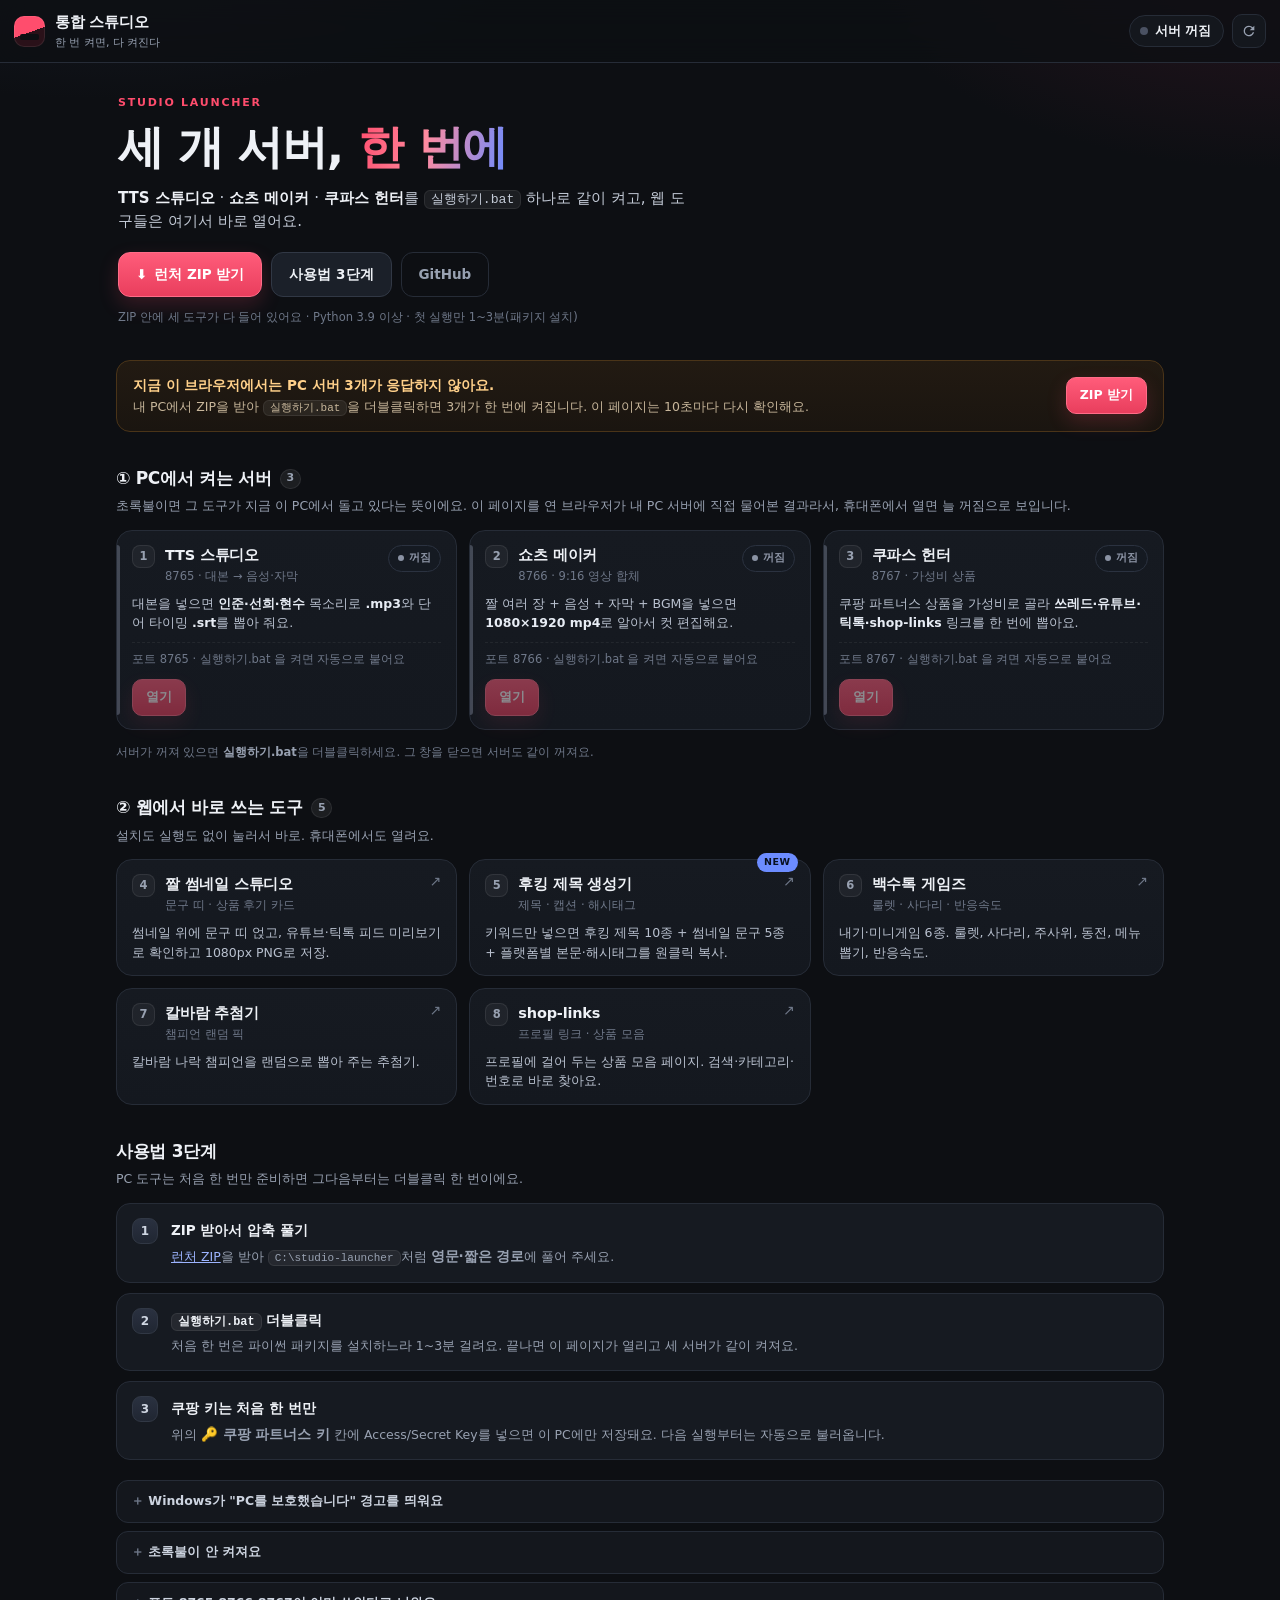
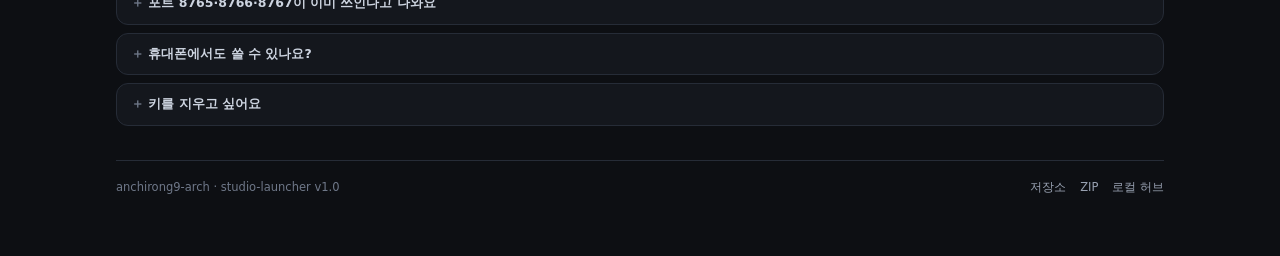
==== index.html @ 6521faf7 "docs: SmartScreen 안내 추가" ====
<!DOCTYPE html>
<html lang="ko">
<head>
<meta charset="utf-8">
<meta name="viewport" content="width=device-width, initial-scale=1, viewport-fit=cover">
<meta name="theme-color" content="#0d0f13">
<title>통합 스튜디오 — TTS · 쇼츠 · 쿠파스</title>
<meta name="description" content="TTS 스튜디오·쇼츠 메이커·쿠파스 헌터를 실행하기.bat 한 번으로 같이 켜고, 웹 도구는 바로 여는 통합 런처">
<meta property="og:title" content="통합 스튜디오 — 한 번 켜면, 다 켜진다">
<meta property="og:description" content="PC 서버 3종 상태 확인 + 원클릭 이동 · 웹 도구 5종 · 런처 ZIP 다운로드">
<meta property="og:type" content="website">
<link rel="icon" href="data:image/svg+xml,%3Csvg xmlns='http://www.w3.org/2000/svg' viewBox='0 0 32 32'%3E%3Crect width='32' height='32' rx='8' fill='%230d0f13'/%3E%3Cpath d='M9 21.5 16 8l7 13.5' stroke='%23ff4d6d' stroke-width='2.6' fill='none' stroke-linecap='round' stroke-linejoin='round'/%3E%3Ccircle cx='16' cy='24' r='2.4' fill='%236c8cff'/%3E%3C/svg%3E">
<link rel="stylesheet" href="style.css?v=2">
</head>
<body>

<header class="topbar">
  <div class="brand">
    <span class="logo" aria-hidden="true"></span>
    <div>
      <b>통합 스튜디오</b>
      <small>한 번 켜면, 다 켜진다</small>
    </div>
  </div>
  <div class="top-right">
    <span class="sum wait" id="sum" role="status" aria-live="polite"><i></i><b>확인 중…</b></span>
    <button class="icon-btn" id="refresh" type="button" aria-label="상태 새로고침" title="상태 새로고침">
      <svg viewBox="0 0 24 24" aria-hidden="true"><path d="M17.65 6.35A7.96 7.96 0 0 0 12 4a8 8 0 1 0 7.73 10h-2.08A6 6 0 1 1 12 6c1.66 0 3.14.69 4.22 1.78L13 11h7V4l-2.35 2.35Z"/></svg>
    </button>
  </div>
</header>

<main class="wrap">

  <!-- ── 히어로 ── -->
  <section class="hero">
    <p class="kicker">STUDIO LAUNCHER</p>
    <h1>세 개 서버, <em>한 번에</em></h1>
    <p class="lede">
      <b>TTS 스튜디오</b> · <b>쇼츠 메이커</b> · <b>쿠파스 헌터</b>를 <code>실행하기.bat</code> 하나로 같이 켜고,
      웹 도구들은 여기서 바로 열어요.
    </p>
    <div class="hero-actions">
      <a class="btn primary" id="zipBtn" href="https://github.com/anchirong9-arch/studio-launcher/releases/latest/download/studio-launcher.zip">
        <span aria-hidden="true">⬇</span> 런처 ZIP 받기
      </a>
      <a class="btn" href="#how">사용법 3단계</a>
      <a class="btn ghost" href="https://github.com/anchirong9-arch/studio-launcher" target="_blank" rel="noopener">GitHub</a>
    </div>
    <p class="fine">ZIP 안에 세 도구가 다 들어 있어요 · Python 3.9 이상 · 첫 실행만 1~3분(패키지 설치)</p>
  </section>

  <!-- ── 서버가 하나도 안 켜져 있을 때 ── -->
  <section class="banner" id="offlineBanner" hidden>
    <div class="banner-txt">
      <b>지금 이 브라우저에서는 PC 서버 3개가 응답하지 않아요.</b>
      <span>내 PC에서 ZIP을 받아 <code>실행하기.bat</code>을 더블클릭하면 3개가 한 번에 켜집니다. 이 페이지는 10초마다 다시 확인해요.</span>
    </div>
    <a class="btn sm primary" href="https://github.com/anchirong9-arch/studio-launcher/releases/latest/download/studio-launcher.zip">ZIP 받기</a>
  </section>

  <!-- ── ① PC 서버 ── -->
  <section class="block">
    <div class="block-head">
      <h2>① PC에서 켜는 서버 <span class="cnt">3</span></h2>
      <p class="block-sub">초록불이면 그 도구가 지금 이 PC에서 돌고 있다는 뜻이에요. 이 페이지를 연 브라우저가 내 PC 서버에 직접 물어본 결과라서, 휴대폰에서 열면 늘 꺼짐으로 보입니다.</p>
    </div>

    <div class="grid">

      <article class="card srv" data-tool="tts-studio" data-port="8765">
        <div class="ch">
          <span class="num">1</span>
          <div class="ct">
            <b>TTS 스튜디오</b>
            <span class="meta">8765 · 대본 → 음성·자막</span>
          </div>
          <span class="pill wait" data-pill><i></i><span>확인 중</span></span>
        </div>
        <p class="cd">대본을 넣으면 <b>인준·선희·현수</b> 목소리로 <b>.mp3</b>와 단어 타이밍 <b>.srt</b>를 뽑아 줘요.</p>
        <p class="cdetail" data-detail>포트 8765 · 127.0.0.1</p>
        <div class="ca">
          <a class="btn sm primary" data-open href="http://127.0.0.1:8765/" target="_blank" rel="noopener">열기</a>
          <button class="btn sm ghost" data-start type="button" hidden>다시 켜기</button>
        </div>
      </article>

      <article class="card srv" data-tool="shorts-maker" data-port="8766">
        <div class="ch">
          <span class="num">2</span>
          <div class="ct">
            <b>쇼츠 메이커</b>
            <span class="meta">8766 · 9:16 영상 합체</span>
          </div>
          <span class="pill wait" data-pill><i></i><span>확인 중</span></span>
        </div>
        <p class="cd">짤 여러 장 + 음성 + 자막 + BGM을 넣으면 <b>1080×1920 mp4</b>로 알아서 컷 편집해요.</p>
        <p class="cdetail" data-detail>포트 8766 · 127.0.0.1</p>
        <div class="ca">
          <a class="btn sm primary" data-open href="http://127.0.0.1:8766/" target="_blank" rel="noopener">열기</a>
          <button class="btn sm ghost" data-start type="button" hidden>다시 켜기</button>
        </div>
      </article>

      <article class="card srv" data-tool="coupas-hunter" data-port="8767">
        <div class="ch">
          <span class="num">3</span>
          <div class="ct">
            <b>쿠파스 헌터</b>
            <span class="meta">8767 · 가성비 상품</span>
          </div>
          <span class="pill wait" data-pill><i></i><span>확인 중</span></span>
        </div>
        <p class="cd">쿠팡 파트너스 상품을 가성비로 골라 <b>쓰레드·유튜브·틱톡·shop-links</b> 링크를 한 번에 뽑아요.</p>
        <p class="cdetail" data-detail>포트 8767 · 127.0.0.1</p>
        <div class="ca">
          <a class="btn sm primary" data-open href="http://127.0.0.1:8767/" target="_blank" rel="noopener">열기</a>
          <button class="btn sm ghost" data-start type="button" hidden>다시 켜기</button>
        </div>
      </article>

    </div>

    <div class="under-grid">
      <p class="hint">서버가 꺼져 있으면 <b>실행하기.bat</b>을 더블클릭하세요. 그 창을 닫으면 서버도 같이 꺼져요.</p>
      <button class="btn sm ghost" id="stopAll" type="button" hidden>서버 전체 끄기</button>
    </div>
  </section>

  <!-- ── 쿠팡 키 ── -->
  <section class="panel" id="keyPanel" hidden>
    <div class="panel-head">
      <b>🔑 쿠팡 파트너스 키</b>
      <span class="pill warn" id="keyState">확인 중</span>
    </div>

    <div id="keyDone" hidden>
      <p class="panel-txt">키가 이 PC에 저장돼 있어요. 저장된 키 앞자리: <b data-keyhint>—</b></p>
      <button class="btn sm ghost" id="keyChange" type="button">키 바꾸기</button>
    </div>

    <div id="keyFormWrap" hidden>
      <p class="panel-txt">
        쿠파스 헌터가 상품을 찾으려면 쿠팡 파트너스 <b>Open API</b> 키가 필요해요.
        키는 <b>이 PC의 파일에만</b> 저장되고 GitHub에는 절대 올라가지 않아요. 처음 한 번만 넣으면 다음부터 자동으로 불러옵니다.
      </p>
      <form id="keyForm" class="key-form" autocomplete="off">
        <label>
          <span>Access Key</span>
          <input id="kAccess" type="text" inputmode="text" spellcheck="false" placeholder="Access Key" autocomplete="off">
        </label>
        <label>
          <span>Secret Key</span>
          <input id="kSecret" type="password" placeholder="Secret Key" autocomplete="new-password">
        </label>
        <div class="key-row">
          <button class="btn sm primary" type="submit" id="keySubmit">저장하고 확인</button>
          <span class="msg" id="keyMsg"></span>
        </div>
      </form>
      <p class="fine">키는 쿠팡 파트너스 → Open API 에서 발급돼요. 저장 전에 실제 호출로 검증해서, 틀린 키는 저장되지 않아요.</p>
    </div>
  </section>

  <!-- ── ② 웹 도구 ── -->
  <section class="block">
    <div class="block-head">
      <h2>② 웹에서 바로 쓰는 도구 <span class="cnt">5</span></h2>
      <p class="block-sub">설치도 실행도 없이 눌러서 바로. 휴대폰에서도 열려요.</p>
    </div>

    <div class="grid">

      <a class="card web" href="https://anchirong9-arch.github.io/meme-thumb-studio/" target="_blank" rel="noopener">
        <div class="ch">
          <span class="num">4</span>
          <div class="ct">
            <b>짤 썸네일 스튜디오</b>
            <span class="meta">문구 띠 · 상품 후기 카드</span>
          </div>
          <span class="go" aria-hidden="true">↗</span>
        </div>
        <p class="cd">썸네일 위에 문구 띠 얹고, 유튜브·틱톡 피드 미리보기로 확인하고 1080px PNG로 저장.</p>
      </a>

      <a class="card web" href="https://anchirong9-arch.github.io/hook-title-gen/" target="_blank" rel="noopener">
        <div class="ch">
          <span class="num">5</span>
          <div class="ct">
            <b>후킹 제목 생성기</b>
            <span class="meta">제목 · 캡션 · 해시태그</span>
          </div>
          <span class="go" aria-hidden="true">↗</span>
        </div>
        <p class="cd">키워드만 넣으면 후킹 제목 10종 + 썸네일 문구 5종 + 플랫폼별 본문·해시태그를 원클릭 복사.</p>
        <span class="tag new">NEW</span>
      </a>

      <a class="card web" href="https://anchirong9-arch.github.io/baeksutalk-games/" target="_blank" rel="noopener">
        <div class="ch">
          <span class="num">6</span>
          <div class="ct">
            <b>백수톡 게임즈</b>
            <span class="meta">룰렛 · 사다리 · 반응속도</span>
          </div>
          <span class="go" aria-hidden="true">↗</span>
        </div>
        <p class="cd">내기·미니게임 6종. 룰렛, 사다리, 주사위, 동전, 메뉴 뽑기, 반응속도.</p>
      </a>

      <a class="card web" href="https://anchirong9-arch.github.io/lol-aram-picker/" target="_blank" rel="noopener">
        <div class="ch">
          <span class="num">7</span>
          <div class="ct">
            <b>칼바람 추첨기</b>
            <span class="meta">챔피언 랜덤 픽</span>
          </div>
          <span class="go" aria-hidden="true">↗</span>
        </div>
        <p class="cd">칼바람 나락 챔피언을 랜덤으로 뽑아 주는 추첨기.</p>
      </a>

      <a class="card web" href="https://anchirong9-arch.github.io/shop-links/" target="_blank" rel="noopener">
        <div class="ch">
          <span class="num">8</span>
          <div class="ct">
            <b>shop-links</b>
            <span class="meta">프로필 링크 · 상품 모음</span>
          </div>
          <span class="go" aria-hidden="true">↗</span>
        </div>
        <p class="cd">프로필에 걸어 두는 상품 모음 페이지. 검색·카테고리·번호로 바로 찾아요.</p>
      </a>

    </div>
  </section>

  <!-- ── 사용법 ── -->
  <section class="block how" id="how">
    <div class="block-head">
      <h2>사용법 3단계</h2>
      <p class="block-sub">PC 도구는 처음 한 번만 준비하면 그다음부터는 더블클릭 한 번이에요.</p>
    </div>
    <ol class="steps">
      <li>
        <span class="step-no">1</span>
        <div>
          <b>ZIP 받아서 압축 풀기</b>
          <p><a href="https://github.com/anchirong9-arch/studio-launcher/releases/latest/download/studio-launcher.zip">런처 ZIP</a>을 받아 <code>C:\studio-launcher</code>처럼 <b>영문·짧은 경로</b>에 풀어 주세요.</p>
        </div>
      </li>
      <li>
        <span class="step-no">2</span>
        <div>
          <b><code>실행하기.bat</code> 더블클릭</b>
          <p>처음 한 번은 파이썬 패키지를 설치하느라 1~3분 걸려요. 끝나면 이 페이지가 열리고 세 서버가 같이 켜져요.</p>
        </div>
      </li>
      <li>
        <span class="step-no">3</span>
        <div>
          <b>쿠팡 키는 처음 한 번만</b>
          <p>위의 <b>🔑 쿠팡 파트너스 키</b> 칸에 Access/Secret Key를 넣으면 이 PC에만 저장돼요. 다음 실행부터는 자동으로 불러옵니다.</p>
        </div>
      </li>
    </ol>

    <div class="faq">
      <details>
        <summary>Windows가 "PC를 보호했습니다" 경고를 띄워요</summary>
        <p>인터넷에서 받은 <code>.bat</code> 파일이라 뜨는 안내예요. 창의 <b>추가 정보</b> → <b>실행</b>을 누르면 됩니다. ZIP 안의 파일은 이 저장소에 있는 파일과 같은 것이고, 파이썬 가상환경을 만들고 서버만 띄웁니다.</p>
      </details>
      <details>
        <summary>초록불이 안 켜져요</summary>
        <p><code>실행하기.bat</code> 창이 닫혔는지 확인해 주세요. 창을 닫으면 서버도 꺼집니다. 다시 켜면 이 페이지가 10초 안에 초록불로 바뀌어요. 브라우저가 로컬 접속을 막는 설정(일부 사파리·회사 프록시)이면 서버가 켜져 있어도 꺼짐으로 보일 수 있으니, 그때는 카드의 <b>열기</b>로 직접 들어가 보세요.</p>
      </details>
      <details>
        <summary>포트 8765·8766·8767이 이미 쓰인다고 나와요</summary>
        <p>예전에 켠 서버가 남아 있는 경우예요. <code>종료하기.bat</code>을 더블클릭하거나, 작업 관리자에서 <code>python</code> 프로세스를 끝낸 뒤 다시 실행해 주세요. 이미 켜져 있는 서버는 런처가 그대로 다시 씁니다.</p>
      </details>
      <details>
        <summary>휴대폰에서도 쓸 수 있나요?</summary>
        <p>②번 웹 도구는 휴대폰에서 바로 됩니다. ①번 PC 서버는 이 PC 안(127.0.0.1)에서만 열려서 다른 기기에서는 접속되지 않아요 — 쿠팡 키를 지키기 위한 방식이에요.</p>
      </details>
      <details>
        <summary>키를 지우고 싶어요</summary>
        <p><code>tools\coupas-hunter</code> 폴더의 <code>coupas-api-key.env</code> 파일을 지우면 돼요. 쿠파스 헌터 화면의 키 설정에서도 삭제할 수 있어요.</p>
      </details>
    </div>
  </section>

  <footer class="foot">
    <p>anchirong9-arch · studio-launcher v1.0</p>
    <p class="foot-links">
      <a href="https://github.com/anchirong9-arch/studio-launcher" target="_blank" rel="noopener">저장소</a>
      <a href="https://github.com/anchirong9-arch/studio-launcher/releases/latest/download/studio-launcher.zip">ZIP</a>
      <a href="http://127.0.0.1:8770/" id="hubLink" hidden>로컬 허브</a>
    </p>
  </footer>

</main>

<div class="toast" id="toast" role="status" aria-live="polite" hidden></div>

<script src="app.js?v=2"></script>
</body>
</html>
---- style.css ----
:root{
  --bg:#0d0f13;
  --bg2:#14171d;
  --card:#161a21;
  --card2:#1b2029;
  --line:#262c37;
  --line2:#313845;
  --txt:#eef1f6;
  --muted:#98a1b1;
  --dim:#6f7889;
  --accent:#ff4d6d;
  --accent2:#6c8cff;
  --ok:#41d18b;
  --warn:#ffb020;
  --radius:16px;
  color-scheme:dark;
}

*{box-sizing:border-box}
[hidden]{display:none !important}
html,body{margin:0}
html{scroll-behavior:smooth}
body{
  background:
    radial-gradient(900px 520px at 8% -12%, #1d2433 0%, transparent 62%),
    radial-gradient(760px 420px at 100% -4%, #2b1520 0%, transparent 58%),
    var(--bg);
  color:var(--txt);
  font-family:"Pretendard","Apple SD Gothic Neo","Malgun Gothic","Noto Sans KR",system-ui,-apple-system,sans-serif;
  -webkit-font-smoothing:antialiased;
  line-height:1.5;
  min-height:100vh;
}
button{font-family:inherit;color:inherit}
a{color:inherit}
code{
  background:#ffffff10;
  border:1px solid #ffffff14;
  border-radius:6px;
  padding:1px 6px;
  font-family:"Cascadia Mono","D2Coding",ui-monospace,SFMono-Regular,Menlo,monospace;
  font-size:.88em;
}

/* ── topbar ── */
.topbar{
  position:sticky;top:0;z-index:30;
  display:flex;align-items:center;justify-content:space-between;gap:12px;flex-wrap:wrap;
  padding:11px max(14px,env(safe-area-inset-left)) 11px max(14px,env(safe-area-inset-right));
  background:rgba(13,15,19,.8);
  backdrop-filter:blur(14px);
  border-bottom:1px solid var(--line);
}
.brand{display:flex;align-items:center;gap:10px;min-width:0}
.logo{
  width:31px;height:31px;border-radius:10px;flex:none;position:relative;
  background:linear-gradient(160deg,var(--accent) 0 52%,#2a1119 52% 100%);
  box-shadow:0 0 0 1px #ffffff14 inset;
}
.logo::after{
  content:"";position:absolute;left:6px;right:6px;bottom:7px;height:6px;border-radius:2px;background:#0d0f13;
}
.brand b{display:block;font-size:15px;letter-spacing:-.25px}
.brand small{display:block;color:var(--muted);font-size:11px;margin-top:1px}

.top-right{display:flex;align-items:center;gap:8px}
.sum{
  display:inline-flex;align-items:center;gap:7px;
  background:var(--bg2);border:1px solid var(--line);border-radius:999px;
  padding:6px 12px 6px 10px;font-size:12px;color:var(--muted);
}
.sum i{width:8px;height:8px;border-radius:50%;background:var(--dim);flex:none}
.sum b{color:var(--txt);font-weight:700;font-size:12.5px}
.sum.on{border-color:#1f4c39;background:#0f2019}
.sum.on i{background:var(--ok);box-shadow:0 0 0 4px #41d18b1f;animation:pulse 2.6s infinite}
.sum.wait i{background:var(--warn);animation:pulse 1.4s infinite}
.sum.off i{background:#4a5162}
@keyframes pulse{0%,100%{opacity:1}50%{opacity:.35}}

.icon-btn{
  width:34px;height:34px;display:grid;place-items:center;
  background:var(--bg2);border:1px solid var(--line);border-radius:10px;cursor:pointer;
  color:var(--muted);transition:.15s;
}
.icon-btn svg{width:16px;height:16px;fill:currentColor}
.icon-btn:hover{color:var(--txt);border-color:var(--line2)}
.icon-btn.spin svg{animation:spin .7s linear}
@keyframes spin{to{transform:rotate(360deg)}}

/* ── layout ── */
.wrap{
  max-width:1080px;margin:0 auto;
  padding:26px max(16px,env(safe-area-inset-left)) 60px max(16px,env(safe-area-inset-right));
  display:flex;flex-direction:column;gap:34px;
}

/* ── hero ── */
.hero{padding:6px 2px 0}
.kicker{
  margin:0 0 10px;font-size:11px;letter-spacing:.16em;font-weight:800;color:var(--accent);
  text-transform:uppercase;
}
.hero h1{
  margin:0;font-size:clamp(30px,6.2vw,46px);line-height:1.12;letter-spacing:-1.2px;font-weight:800;
}
.hero h1 em{
  font-style:normal;
  background:linear-gradient(100deg,var(--accent) 0%,#ff8ba0 45%,var(--accent2) 100%);
  -webkit-background-clip:text;background-clip:text;color:transparent;
}
.lede{margin:14px 0 0;color:#c3cad6;font-size:15px;max-width:60ch}
.lede b{color:var(--txt);font-weight:700}

.hero-actions{display:flex;flex-wrap:wrap;gap:9px;margin-top:20px}

.btn{
  display:inline-flex;align-items:center;justify-content:center;gap:7px;
  padding:11px 17px;border-radius:12px;font-size:13.5px;font-weight:700;
  background:var(--card2);border:1px solid var(--line2);color:var(--txt);
  text-decoration:none;cursor:pointer;transition:.15s;white-space:nowrap;
}
.btn:hover{background:#232935;border-color:#3b4454;transform:translateY(-1px)}
.btn.primary{
  background:linear-gradient(180deg,#ff5c7a,#e93e5d);border-color:#ff6c88;color:#fff;
  box-shadow:0 8px 20px #ff4d6d2e;
}
.btn.primary:hover{background:linear-gradient(180deg,#ff6f8a,#ee4765)}
.btn.ghost{background:transparent;border-color:var(--line);color:var(--muted)}
.btn.ghost:hover{color:var(--txt);background:#ffffff08}
.btn.sm{padding:8px 13px;font-size:12.5px;border-radius:10px}
.btn[aria-disabled="true"]{opacity:.5;cursor:not-allowed;transform:none}

.fine{margin:12px 0 0;font-size:11.5px;color:var(--dim)}

/* ── banner ── */
.banner{
  display:flex;align-items:center;gap:14px;flex-wrap:wrap;justify-content:space-between;
  padding:14px 16px;border-radius:14px;
  background:linear-gradient(180deg,#221a12,#1a1510);
  border:1px solid #4a3418;
}
.banner-txt{display:flex;flex-direction:column;gap:3px;min-width:220px}
.banner-txt b{font-size:13.5px;color:#ffd08a}
.banner-txt span{font-size:12.5px;color:#c8b79b}

/* ── block ── */
.block{display:flex;flex-direction:column;gap:14px}
.block-head h2{
  margin:0;font-size:17px;letter-spacing:-.3px;display:flex;align-items:center;gap:8px;
}
.cnt{
  display:inline-grid;place-items:center;min-width:20px;height:20px;padding:0 6px;
  border-radius:999px;background:#ffffff10;border:1px solid #ffffff14;
  font-size:11px;font-weight:800;color:var(--muted);
}
.block-sub{margin:6px 0 0;font-size:12.5px;color:var(--muted)}

.grid{
  display:grid;gap:12px;
  grid-template-columns:repeat(auto-fill,minmax(272px,1fr));
}

/* ── card ── */
.card{
  position:relative;
  background:linear-gradient(180deg,var(--card) 0%,#14181f 100%);
  border:1px solid var(--line);border-radius:var(--radius);
  padding:14px 15px 13px;text-decoration:none;color:inherit;
  display:flex;flex-direction:column;gap:9px;
  transition:border-color .18s,transform .18s,box-shadow .18s;
}
.card:hover{border-color:var(--line2);transform:translateY(-2px);box-shadow:0 12px 26px #0006}
.card.srv::before{
  content:"";position:absolute;left:0;top:14px;bottom:14px;width:3px;border-radius:0 3px 3px 0;
  background:var(--dim);opacity:.5;transition:.2s;
}
.card.srv.on::before{background:var(--ok);opacity:1;box-shadow:0 0 14px #41d18b66}
.card.srv.on{border-color:#22402f;background:linear-gradient(180deg,#151d1a 0%,#131810 100%)}

.ch{display:flex;align-items:flex-start;gap:10px}
.num{
  flex:none;width:23px;height:23px;border-radius:8px;display:grid;place-items:center;
  background:#ffffff0c;border:1px solid #ffffff14;font-size:11.5px;font-weight:800;color:var(--muted);
}
.ct{min-width:0;flex:1}
.ct b{display:block;font-size:14.5px;letter-spacing:-.2px}
.meta{display:block;font-size:11.5px;color:var(--dim);margin-top:1px}

.cd{margin:0;font-size:12.5px;color:#b9c1cf;line-height:1.55}
.cd b{color:#e7ecf4;font-weight:700}
.cdetail{
  margin:0;font-size:11.5px;color:var(--dim);
  padding-top:8px;border-top:1px dashed #ffffff0f;
}
.card.srv.on .cdetail{color:#7fbba2}

.ca{display:flex;gap:7px;flex-wrap:wrap;margin-top:auto;padding-top:2px}

/* 상태 알약 */
.pill{
  flex:none;display:inline-flex;align-items:center;gap:5px;
  font-size:11px;font-weight:700;padding:4px 9px;border-radius:999px;
  border:1px solid var(--line2);color:var(--muted);background:#ffffff08;white-space:nowrap;
}
.pill i{width:6px;height:6px;border-radius:50%;background:currentColor;flex:none}
.pill.wait{color:var(--warn);border-color:#4a3a16;background:#221b0d}
.pill.on{color:var(--ok);border-color:#1f4c39;background:#0f2019}
.pill.on i{box-shadow:0 0 0 3px #41d18b22;animation:pulse 2.6s infinite}
.pill.off{color:#8b93a4;border-color:#2b3240;background:#151a22}
.pill.warn{color:var(--warn);border-color:#4a3a16;background:#221b0d}

/* 웹 카드 */
.card.web{cursor:pointer}
.card.web .go{
  flex:none;color:var(--dim);font-size:14px;line-height:1;transition:.18s;
}
.card.web:hover .go{color:var(--accent);transform:translate(2px,-2px)}
.tag.new{
  position:absolute;top:-7px;right:12px;
  background:var(--accent2);color:#08101f;font-size:9.5px;font-weight:800;letter-spacing:.06em;
  padding:2px 7px;border-radius:999px;
}

.under-grid{display:flex;align-items:center;justify-content:space-between;gap:10px;flex-wrap:wrap}
.hint{margin:0;font-size:11.5px;color:var(--dim)}
.hint b{color:var(--muted)}

/* ── panel ── */
.panel{
  background:linear-gradient(180deg,#1a1620,#151319);
  border:1px solid #3a2a34;border-radius:var(--radius);
  padding:16px;display:flex;flex-direction:column;gap:11px;
}
.panel-head{display:flex;align-items:center;justify-content:space-between;gap:10px}
.panel-head b{font-size:14px}
.panel-txt{margin:0;font-size:12.5px;color:#bdb3ad;line-height:1.6}
.panel-txt b{color:#f0e9e6}

.key-form{display:grid;gap:9px;grid-template-columns:1fr 1fr;margin-top:4px}
.key-form label{display:flex;flex-direction:column;gap:5px;font-size:11.5px;color:var(--muted)}
.key-form input{
  width:100%;padding:10px 12px;border-radius:10px;font-size:13px;
  background:#0e1015;border:1px solid #2f3542;color:var(--txt);
  font-family:inherit;outline:none;transition:.15s;
}
.key-form input:focus{border-color:var(--accent);box-shadow:0 0 0 3px #ff4d6d1f}
.key-row{grid-column:1/-1;display:flex;align-items:center;gap:10px;flex-wrap:wrap}
.msg{font-size:12px;color:var(--muted)}
.msg.ok{color:var(--ok)}
.msg.err{color:#ff8095}

/* ── steps ── */
.steps{list-style:none;margin:0;padding:0;display:grid;gap:10px}
.steps li{
  display:flex;gap:13px;align-items:flex-start;
  background:var(--card);border:1px solid var(--line);border-radius:14px;padding:14px 15px;
}
.step-no{
  flex:none;width:26px;height:26px;border-radius:9px;display:grid;place-items:center;
  background:linear-gradient(180deg,#2a3140,#202632);border:1px solid var(--line2);
  font-size:12px;font-weight:800;color:#cfd6e2;
}
.steps b{font-size:13.5px}
.steps p{margin:4px 0 0;font-size:12.5px;color:var(--muted);line-height:1.6}
.steps a{color:#9db4ff}

.faq{display:grid;gap:8px;margin-top:6px}
.faq details{
  background:var(--bg2);border:1px solid var(--line);border-radius:12px;
  padding:11px 14px;font-size:12.5px;
}
.faq summary{cursor:pointer;font-weight:700;color:#cdd4e0;list-style:none}
.faq summary::-webkit-details-marker{display:none}
.faq summary::before{content:"＋ ";color:var(--dim);font-weight:700}
.faq details[open] summary::before{content:"－ "}
.faq p{margin:8px 0 0;color:var(--muted);line-height:1.65}

/* ── foot ── */
.foot{
  display:flex;align-items:center;justify-content:space-between;gap:10px;flex-wrap:wrap;
  padding-top:18px;border-top:1px solid var(--line);
  font-size:11.5px;color:var(--dim);
}
.foot p{margin:0}
.foot-links{display:flex;gap:14px}
.foot-links a{text-decoration:none;color:var(--muted)}
.foot-links a:hover{color:var(--txt)}

/* ── toast ── */
.toast{
  position:fixed;left:50%;bottom:max(20px,env(safe-area-inset-bottom));transform:translateX(-50%);
  background:#1d222c;border:1px solid var(--line2);border-radius:12px;
  padding:11px 16px;font-size:12.5px;color:var(--txt);z-index:60;
  box-shadow:0 14px 34px #0009;max-width:calc(100vw - 32px);
}

/* ── 모바일 ── */
@media (max-width:640px){
  .wrap{padding-top:20px;gap:28px}
  .hero h1{letter-spacing:-.8px}
  .lede{font-size:13.5px}
  .hero-actions .btn{flex:1 1 auto;justify-content:center}
  .grid{grid-template-columns:1fr}
  .key-form{grid-template-columns:1fr}
  .card{padding:13px 14px}
  .topbar{gap:8px}
  .brand small{font-size:10px}
  .ca .btn{flex:1}
}

@media (prefers-reduced-motion:reduce){
  *{animation:none !important;transition:none !important;scroll-behavior:auto}
}
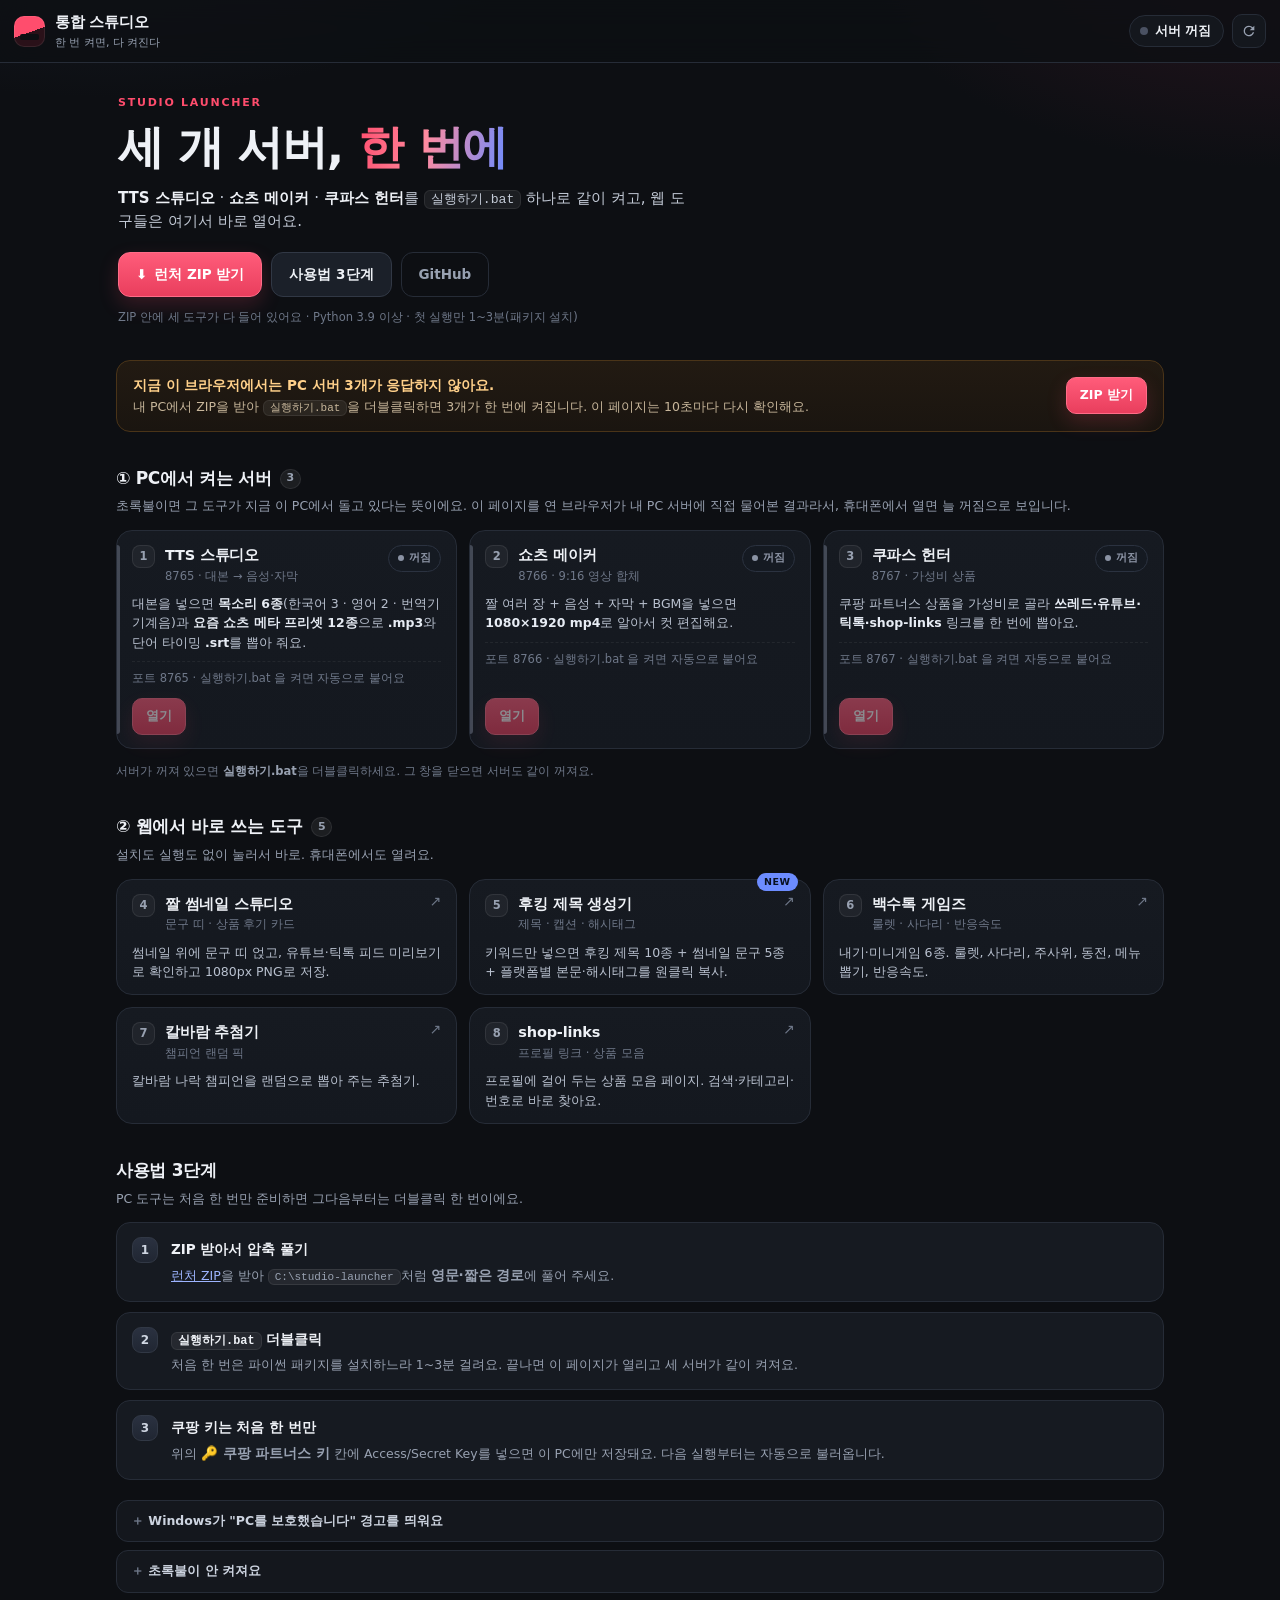
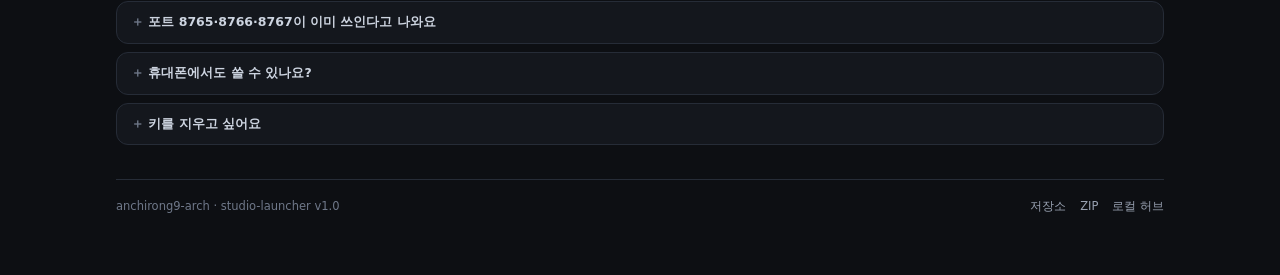
==== commit 1c57ebed: "tools/tts-studio v1.1.0 동기화 (목소리 6종·쇼츠 메타 프리셋 12종·gTTS) + 런처 gTTS 설치/표시" ====
--- a/index.html
+++ b/index.html
@@ -77,7 +77,7 @@
           </div>
           <span class="pill wait" data-pill><i></i><span>확인 중</span></span>
         </div>
-        <p class="cd">대본을 넣으면 <b>인준·선희·현수</b> 목소리로 <b>.mp3</b>와 단어 타이밍 <b>.srt</b>를 뽑아 줘요.</p>
+        <p class="cd">대본을 넣으면 <b>목소리 6종</b>(한국어 3 · 영어 2 · 번역기 기계음)과 <b>요즘 쇼츠 메타 프리셋 12종</b>으로 <b>.mp3</b>와 단어 타이밍 <b>.srt</b>를 뽑아 줘요.</p>
         <p class="cdetail" data-detail>포트 8765 · 127.0.0.1</p>
         <div class="ca">
           <a class="btn sm primary" data-open href="http://127.0.0.1:8765/" target="_blank" rel="noopener">열기</a>
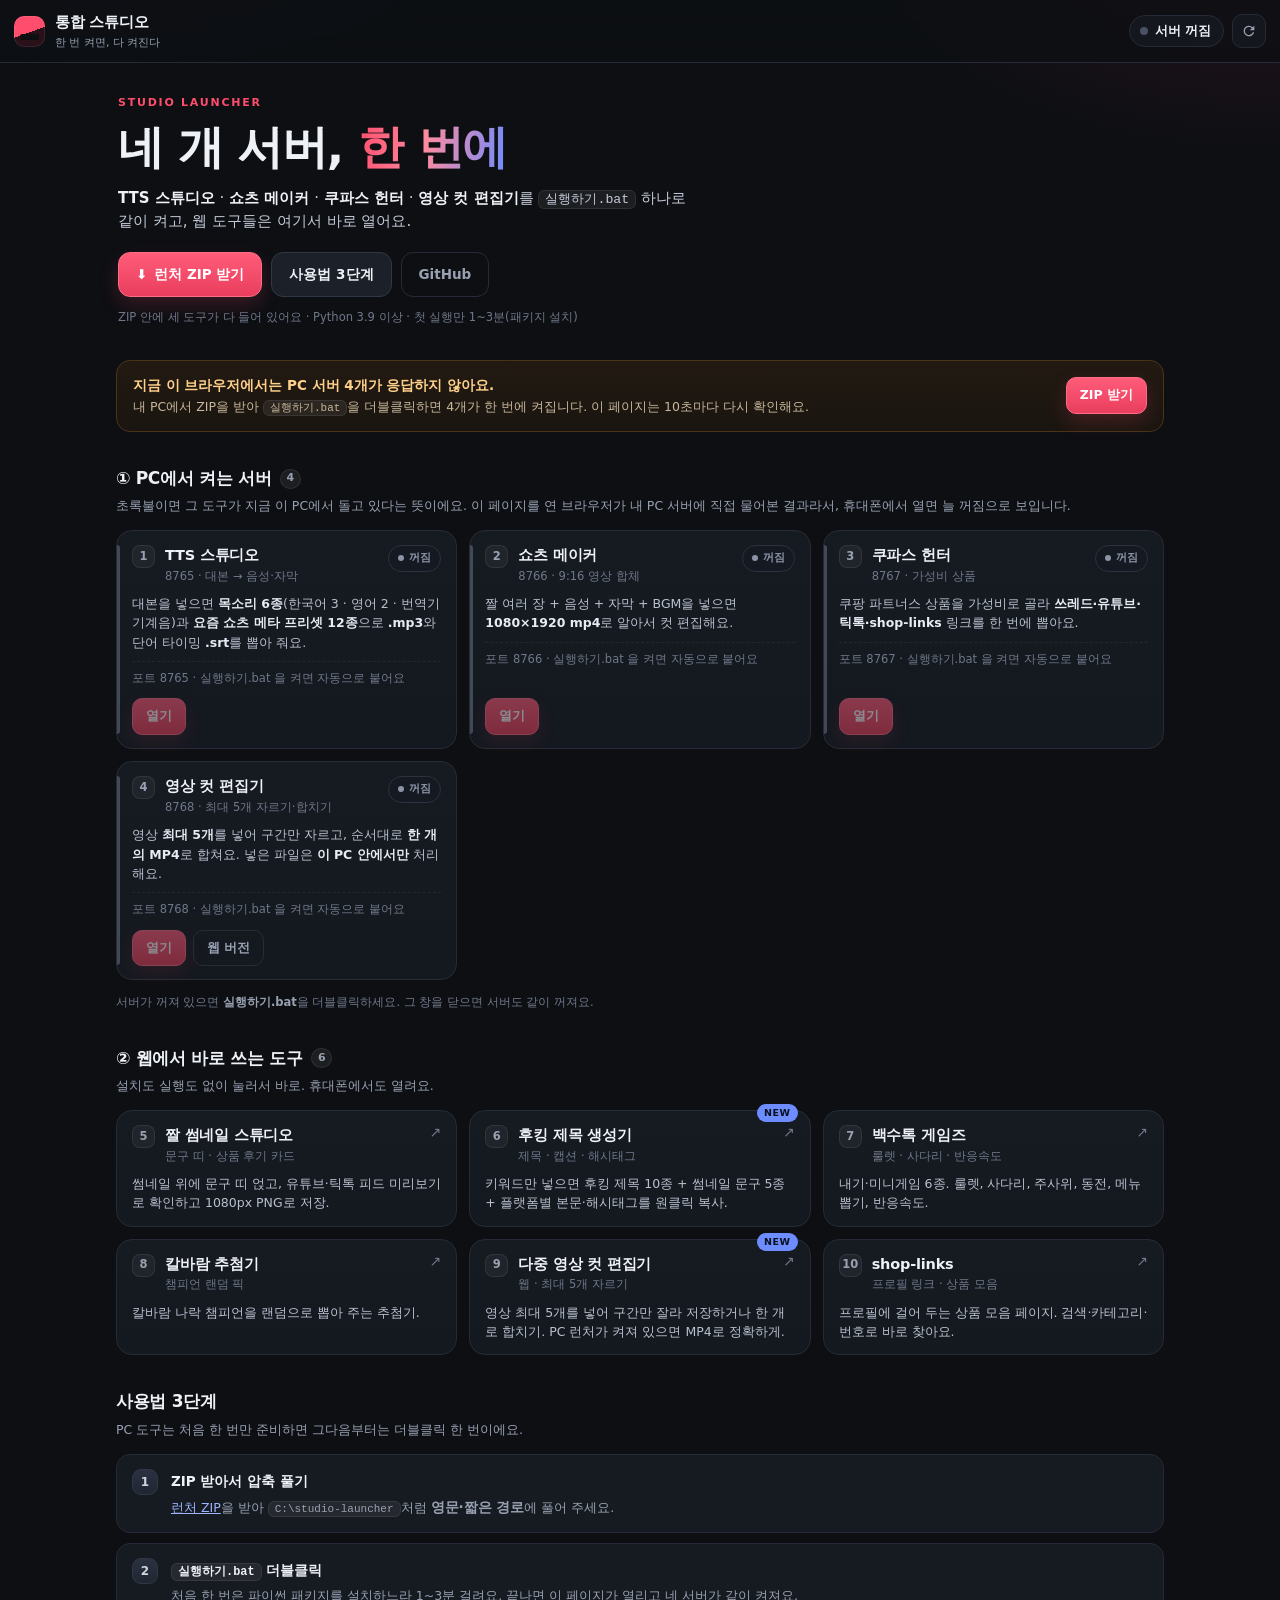
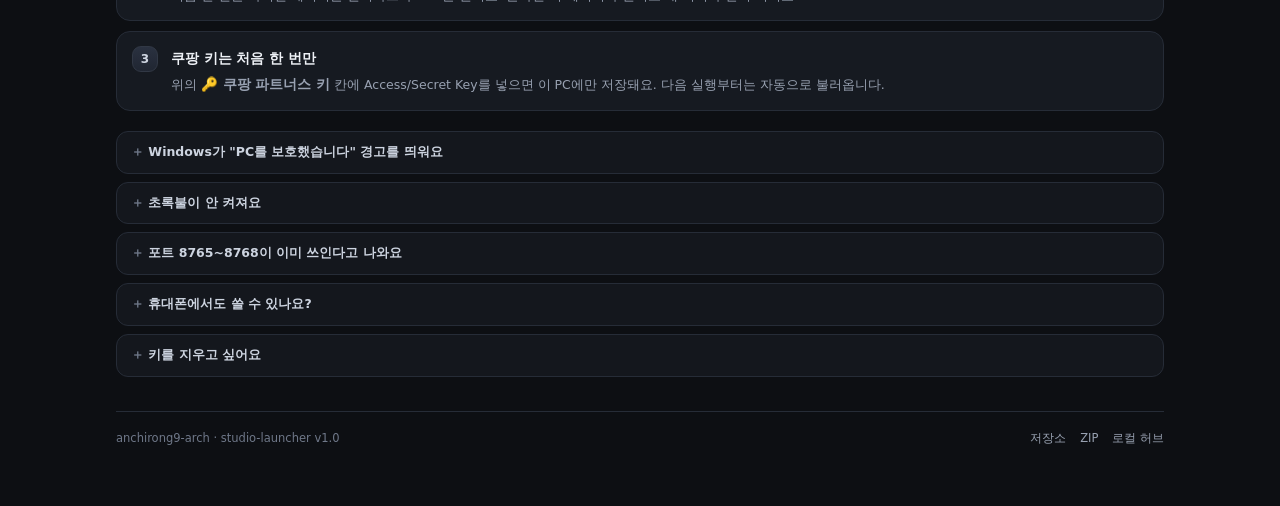
==== commit e950272d: "feat: 영상 컷 편집기(video-cutter) 8768 추가 — 허브 카드·웹 링크·README·배트 문구" ====
--- a/index.html
+++ b/index.html
@@ -7,10 +7,10 @@
 <title>통합 스튜디오 — TTS · 쇼츠 · 쿠파스</title>
 <meta name="description" content="TTS 스튜디오·쇼츠 메이커·쿠파스 헌터를 실행하기.bat 한 번으로 같이 켜고, 웹 도구는 바로 여는 통합 런처">
 <meta property="og:title" content="통합 스튜디오 — 한 번 켜면, 다 켜진다">
-<meta property="og:description" content="PC 서버 3종 상태 확인 + 원클릭 이동 · 웹 도구 5종 · 런처 ZIP 다운로드">
+<meta property="og:description" content="PC 서버 4종 상태 확인 + 원클릭 이동 · 웹 도구 5종 · 런처 ZIP 다운로드">
 <meta property="og:type" content="website">
 <link rel="icon" href="data:image/svg+xml,%3Csvg xmlns='http://www.w3.org/2000/svg' viewBox='0 0 32 32'%3E%3Crect width='32' height='32' rx='8' fill='%230d0f13'/%3E%3Cpath d='M9 21.5 16 8l7 13.5' stroke='%23ff4d6d' stroke-width='2.6' fill='none' stroke-linecap='round' stroke-linejoin='round'/%3E%3Ccircle cx='16' cy='24' r='2.4' fill='%236c8cff'/%3E%3C/svg%3E">
-<link rel="stylesheet" href="style.css?v=2">
+<link rel="stylesheet" href="style.css?v=3">
 </head>
 <body>
 
@@ -35,9 +35,9 @@
   <!-- ── 히어로 ── -->
   <section class="hero">
     <p class="kicker">STUDIO LAUNCHER</p>
-    <h1>세 개 서버, <em>한 번에</em></h1>
+    <h1>네 개 서버, <em>한 번에</em></h1>
     <p class="lede">
-      <b>TTS 스튜디오</b> · <b>쇼츠 메이커</b> · <b>쿠파스 헌터</b>를 <code>실행하기.bat</code> 하나로 같이 켜고,
+      <b>TTS 스튜디오</b> · <b>쇼츠 메이커</b> · <b>쿠파스 헌터</b> · <b>영상 컷 편집기</b>를 <code>실행하기.bat</code> 하나로 같이 켜고,
       웹 도구들은 여기서 바로 열어요.
     </p>
     <div class="hero-actions">
@@ -53,8 +53,8 @@
   <!-- ── 서버가 하나도 안 켜져 있을 때 ── -->
   <section class="banner" id="offlineBanner" hidden>
     <div class="banner-txt">
-      <b>지금 이 브라우저에서는 PC 서버 3개가 응답하지 않아요.</b>
-      <span>내 PC에서 ZIP을 받아 <code>실행하기.bat</code>을 더블클릭하면 3개가 한 번에 켜집니다. 이 페이지는 10초마다 다시 확인해요.</span>
+      <b>지금 이 브라우저에서는 PC 서버 4개가 응답하지 않아요.</b>
+      <span>내 PC에서 ZIP을 받아 <code>실행하기.bat</code>을 더블클릭하면 4개가 한 번에 켜집니다. 이 페이지는 10초마다 다시 확인해요.</span>
     </div>
     <a class="btn sm primary" href="https://github.com/anchirong9-arch/studio-launcher/releases/latest/download/studio-launcher.zip">ZIP 받기</a>
   </section>
@@ -62,7 +62,7 @@
   <!-- ── ① PC 서버 ── -->
   <section class="block">
     <div class="block-head">
-      <h2>① PC에서 켜는 서버 <span class="cnt">3</span></h2>
+      <h2>① PC에서 켜는 서버 <span class="cnt">4</span></h2>
       <p class="block-sub">초록불이면 그 도구가 지금 이 PC에서 돌고 있다는 뜻이에요. 이 페이지를 연 브라우저가 내 PC 서버에 직접 물어본 결과라서, 휴대폰에서 열면 늘 꺼짐으로 보입니다.</p>
     </div>
 
@@ -115,6 +115,24 @@
         <p class="cdetail" data-detail>포트 8767 · 127.0.0.1</p>
         <div class="ca">
           <a class="btn sm primary" data-open href="http://127.0.0.1:8767/" target="_blank" rel="noopener">열기</a>
+          <button class="btn sm ghost" data-start type="button" hidden>다시 켜기</button>
+        </div>
+      </article>
+
+      <article class="card srv" data-tool="video-cutter" data-port="8768">
+        <div class="ch">
+          <span class="num">4</span>
+          <div class="ct">
+            <b>영상 컷 편집기</b>
+            <span class="meta">8768 · 최대 5개 자르기·합치기</span>
+          </div>
+          <span class="pill wait" data-pill><i></i><span>확인 중</span></span>
+        </div>
+        <p class="cd">영상 <b>최대 5개</b>를 넣어 구간만 자르고, 순서대로 <b>한 개의 MP4</b>로 합쳐요. 넣은 파일은 <b>이 PC 안에서만</b> 처리해요.</p>
+        <p class="cdetail" data-detail>포트 8768 · 127.0.0.1</p>
+        <div class="ca">
+          <a class="btn sm primary" data-open href="http://127.0.0.1:8768/" target="_blank" rel="noopener">열기</a>
+          <a class="btn sm ghost" href="https://anchirong9-arch.github.io/video-cutter/" target="_blank" rel="noopener">웹 버전</a>
           <button class="btn sm ghost" data-start type="button" hidden>다시 켜기</button>
         </div>
       </article>
@@ -165,7 +183,7 @@
   <!-- ── ② 웹 도구 ── -->
   <section class="block">
     <div class="block-head">
-      <h2>② 웹에서 바로 쓰는 도구 <span class="cnt">5</span></h2>
+      <h2>② 웹에서 바로 쓰는 도구 <span class="cnt">6</span></h2>
       <p class="block-sub">설치도 실행도 없이 눌러서 바로. 휴대폰에서도 열려요.</p>
     </div>
 
@@ -173,7 +191,7 @@
 
       <a class="card web" href="https://anchirong9-arch.github.io/meme-thumb-studio/" target="_blank" rel="noopener">
         <div class="ch">
-          <span class="num">4</span>
+          <span class="num">5</span>
           <div class="ct">
             <b>짤 썸네일 스튜디오</b>
             <span class="meta">문구 띠 · 상품 후기 카드</span>
@@ -185,7 +203,7 @@
 
       <a class="card web" href="https://anchirong9-arch.github.io/hook-title-gen/" target="_blank" rel="noopener">
         <div class="ch">
-          <span class="num">5</span>
+          <span class="num">6</span>
           <div class="ct">
             <b>후킹 제목 생성기</b>
             <span class="meta">제목 · 캡션 · 해시태그</span>
@@ -198,7 +216,7 @@
 
       <a class="card web" href="https://anchirong9-arch.github.io/baeksutalk-games/" target="_blank" rel="noopener">
         <div class="ch">
-          <span class="num">6</span>
+          <span class="num">7</span>
           <div class="ct">
             <b>백수톡 게임즈</b>
             <span class="meta">룰렛 · 사다리 · 반응속도</span>
@@ -210,7 +228,7 @@
 
       <a class="card web" href="https://anchirong9-arch.github.io/lol-aram-picker/" target="_blank" rel="noopener">
         <div class="ch">
-          <span class="num">7</span>
+          <span class="num">8</span>
           <div class="ct">
             <b>칼바람 추첨기</b>
             <span class="meta">챔피언 랜덤 픽</span>
@@ -220,9 +238,22 @@
         <p class="cd">칼바람 나락 챔피언을 랜덤으로 뽑아 주는 추첨기.</p>
       </a>
 
+      <a class="card web" href="https://anchirong9-arch.github.io/video-cutter/" target="_blank" rel="noopener">
+        <div class="ch">
+          <span class="num">9</span>
+          <div class="ct">
+            <b>다중 영상 컷 편집기</b>
+            <span class="meta">웹 · 최대 5개 자르기</span>
+          </div>
+          <span class="go" aria-hidden="true">↗</span>
+        </div>
+        <p class="cd">영상 최대 5개를 넣어 구간만 잘라 저장하거나 한 개로 합치기. PC 런처가 켜져 있으면 MP4로 정확하게.</p>
+        <span class="tag new">NEW</span>
+      </a>
+
       <a class="card web" href="https://anchirong9-arch.github.io/shop-links/" target="_blank" rel="noopener">
         <div class="ch">
-          <span class="num">8</span>
+          <span class="num">10</span>
           <div class="ct">
             <b>shop-links</b>
             <span class="meta">프로필 링크 · 상품 모음</span>
@@ -253,7 +284,7 @@
         <span class="step-no">2</span>
         <div>
           <b><code>실행하기.bat</code> 더블클릭</b>
-          <p>처음 한 번은 파이썬 패키지를 설치하느라 1~3분 걸려요. 끝나면 이 페이지가 열리고 세 서버가 같이 켜져요.</p>
+          <p>처음 한 번은 파이썬 패키지를 설치하느라 1~3분 걸려요. 끝나면 이 페이지가 열리고 네 서버가 같이 켜져요.</p>
         </div>
       </li>
       <li>
@@ -275,7 +306,7 @@
         <p><code>실행하기.bat</code> 창이 닫혔는지 확인해 주세요. 창을 닫으면 서버도 꺼집니다. 다시 켜면 이 페이지가 10초 안에 초록불로 바뀌어요. 브라우저가 로컬 접속을 막는 설정(일부 사파리·회사 프록시)이면 서버가 켜져 있어도 꺼짐으로 보일 수 있으니, 그때는 카드의 <b>열기</b>로 직접 들어가 보세요.</p>
       </details>
       <details>
-        <summary>포트 8765·8766·8767이 이미 쓰인다고 나와요</summary>
+        <summary>포트 8765~8768이 이미 쓰인다고 나와요</summary>
         <p>예전에 켠 서버가 남아 있는 경우예요. <code>종료하기.bat</code>을 더블클릭하거나, 작업 관리자에서 <code>python</code> 프로세스를 끝낸 뒤 다시 실행해 주세요. 이미 켜져 있는 서버는 런처가 그대로 다시 씁니다.</p>
       </details>
       <details>
@@ -302,6 +333,6 @@
 
 <div class="toast" id="toast" role="status" aria-live="polite" hidden></div>
 
-<script src="app.js?v=2"></script>
+<script src="app.js?v=3"></script>
 </body>
 </html>
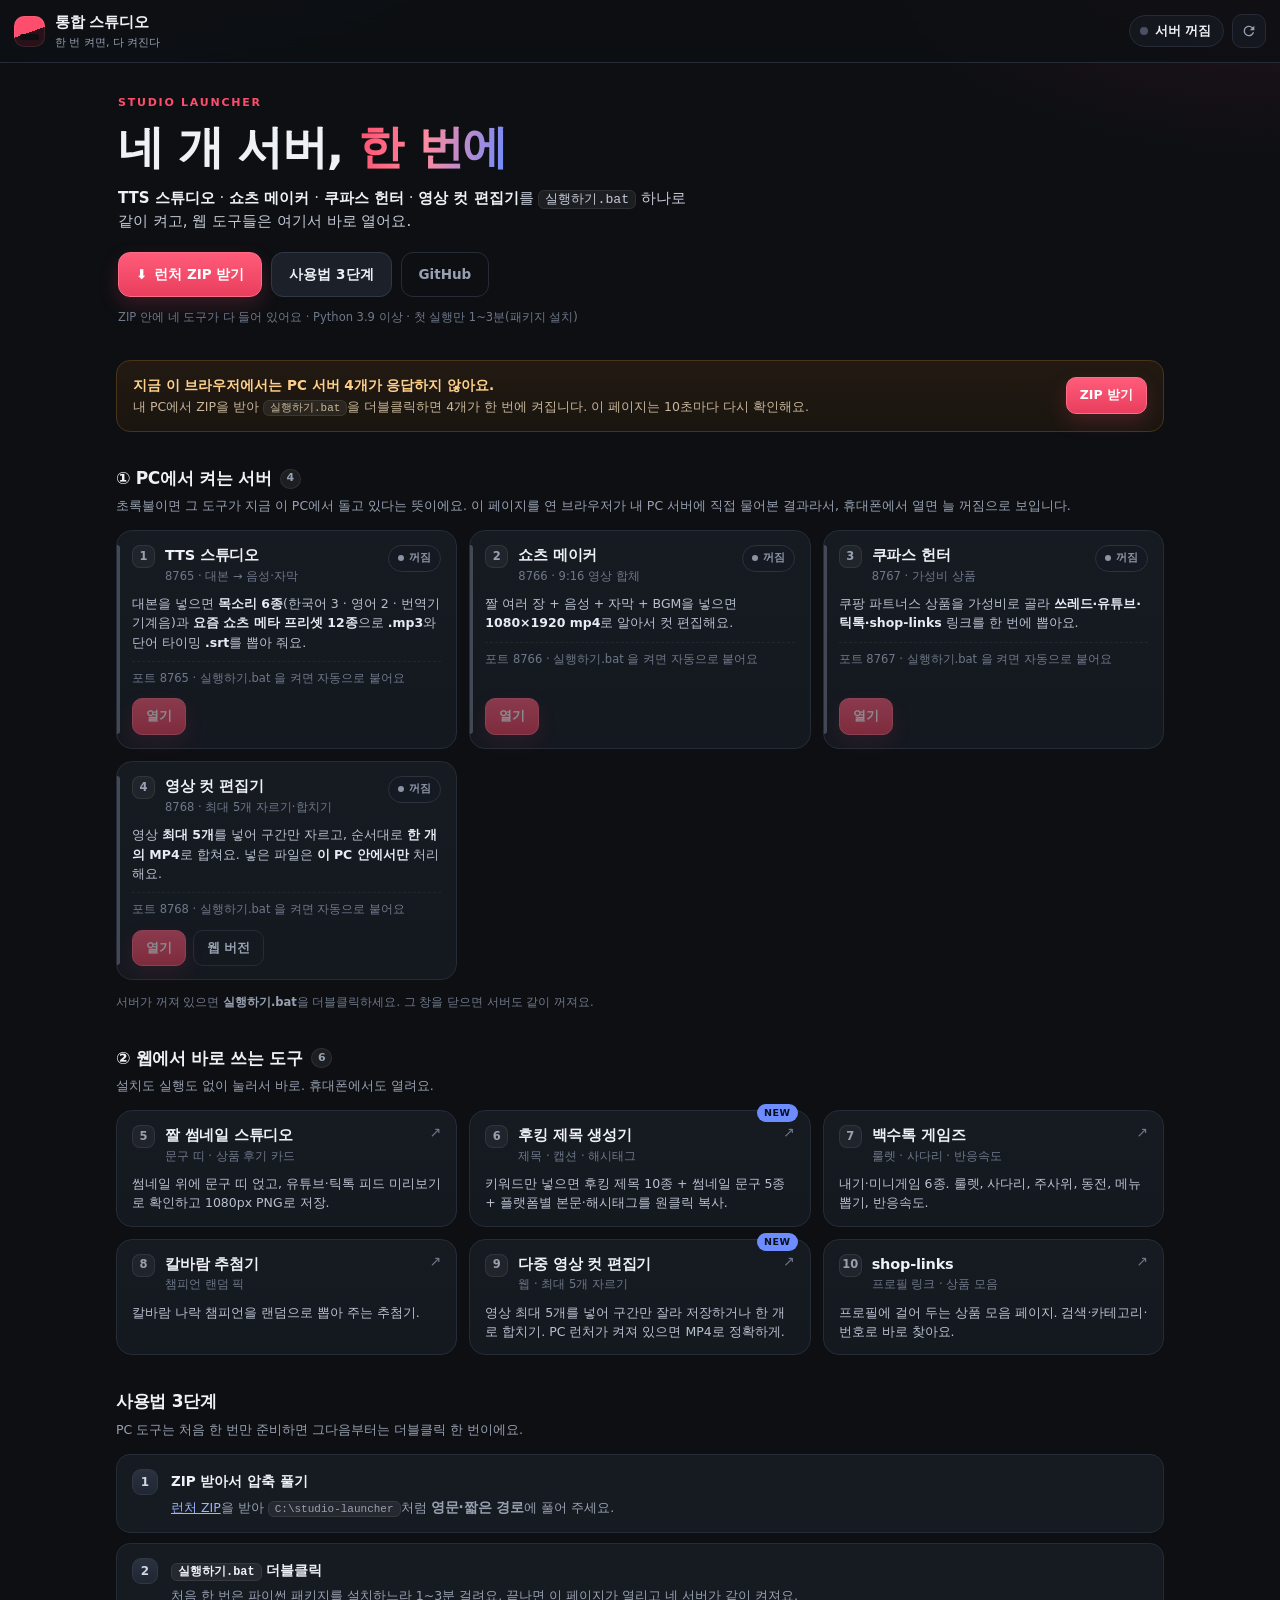
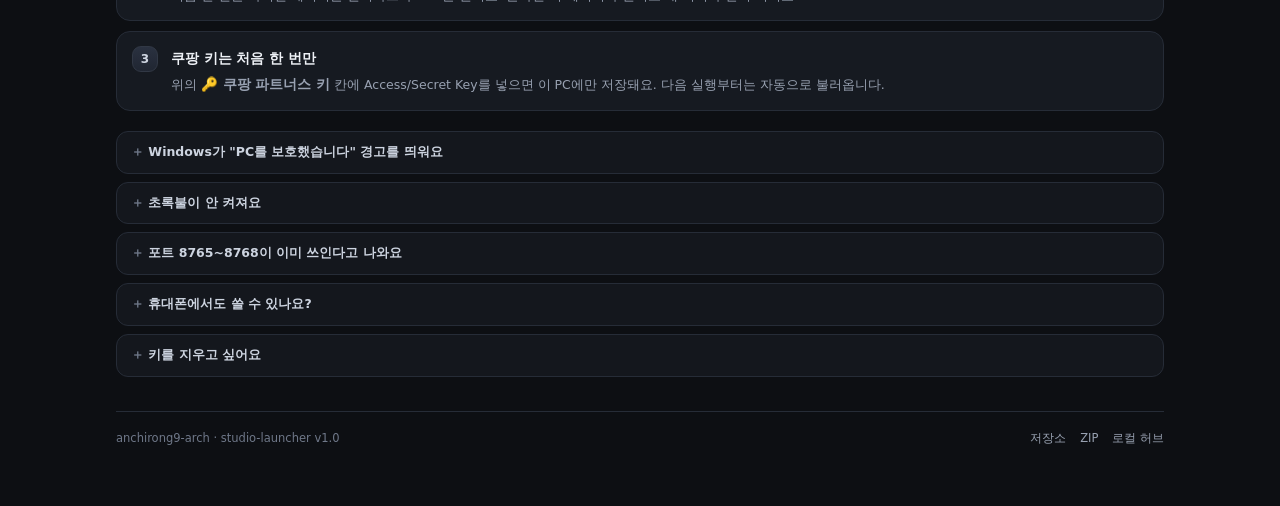
==== commit 7820ba7c: "chore: 허브 제목·문구에 영상 컷 편집기 반영" ====
--- a/index.html
+++ b/index.html
@@ -4,13 +4,13 @@
 <meta charset="utf-8">
 <meta name="viewport" content="width=device-width, initial-scale=1, viewport-fit=cover">
 <meta name="theme-color" content="#0d0f13">
-<title>통합 스튜디오 — TTS · 쇼츠 · 쿠파스</title>
-<meta name="description" content="TTS 스튜디오·쇼츠 메이커·쿠파스 헌터를 실행하기.bat 한 번으로 같이 켜고, 웹 도구는 바로 여는 통합 런처">
+<title>통합 스튜디오 — TTS · 쇼츠 · 쿠파스 · 컷편집</title>
+<meta name="description" content="TTS 스튜디오·쇼츠 메이커·쿠파스 헌터·영상 컷 편집기를 실행하기.bat 한 번으로 같이 켜고, 웹 도구는 바로 여는 통합 런처">
 <meta property="og:title" content="통합 스튜디오 — 한 번 켜면, 다 켜진다">
 <meta property="og:description" content="PC 서버 4종 상태 확인 + 원클릭 이동 · 웹 도구 5종 · 런처 ZIP 다운로드">
 <meta property="og:type" content="website">
 <link rel="icon" href="data:image/svg+xml,%3Csvg xmlns='http://www.w3.org/2000/svg' viewBox='0 0 32 32'%3E%3Crect width='32' height='32' rx='8' fill='%230d0f13'/%3E%3Cpath d='M9 21.5 16 8l7 13.5' stroke='%23ff4d6d' stroke-width='2.6' fill='none' stroke-linecap='round' stroke-linejoin='round'/%3E%3Ccircle cx='16' cy='24' r='2.4' fill='%236c8cff'/%3E%3C/svg%3E">
-<link rel="stylesheet" href="style.css?v=3">
+<link rel="stylesheet" href="style.css?v=4">
 </head>
 <body>
 
@@ -47,7 +47,7 @@
       <a class="btn" href="#how">사용법 3단계</a>
       <a class="btn ghost" href="https://github.com/anchirong9-arch/studio-launcher" target="_blank" rel="noopener">GitHub</a>
     </div>
-    <p class="fine">ZIP 안에 세 도구가 다 들어 있어요 · Python 3.9 이상 · 첫 실행만 1~3분(패키지 설치)</p>
+    <p class="fine">ZIP 안에 네 도구가 다 들어 있어요 · Python 3.9 이상 · 첫 실행만 1~3분(패키지 설치)</p>
   </section>
 
   <!-- ── 서버가 하나도 안 켜져 있을 때 ── -->
@@ -333,6 +333,6 @@
 
 <div class="toast" id="toast" role="status" aria-live="polite" hidden></div>
 
-<script src="app.js?v=3"></script>
+<script src="app.js?v=4"></script>
 </body>
 </html>
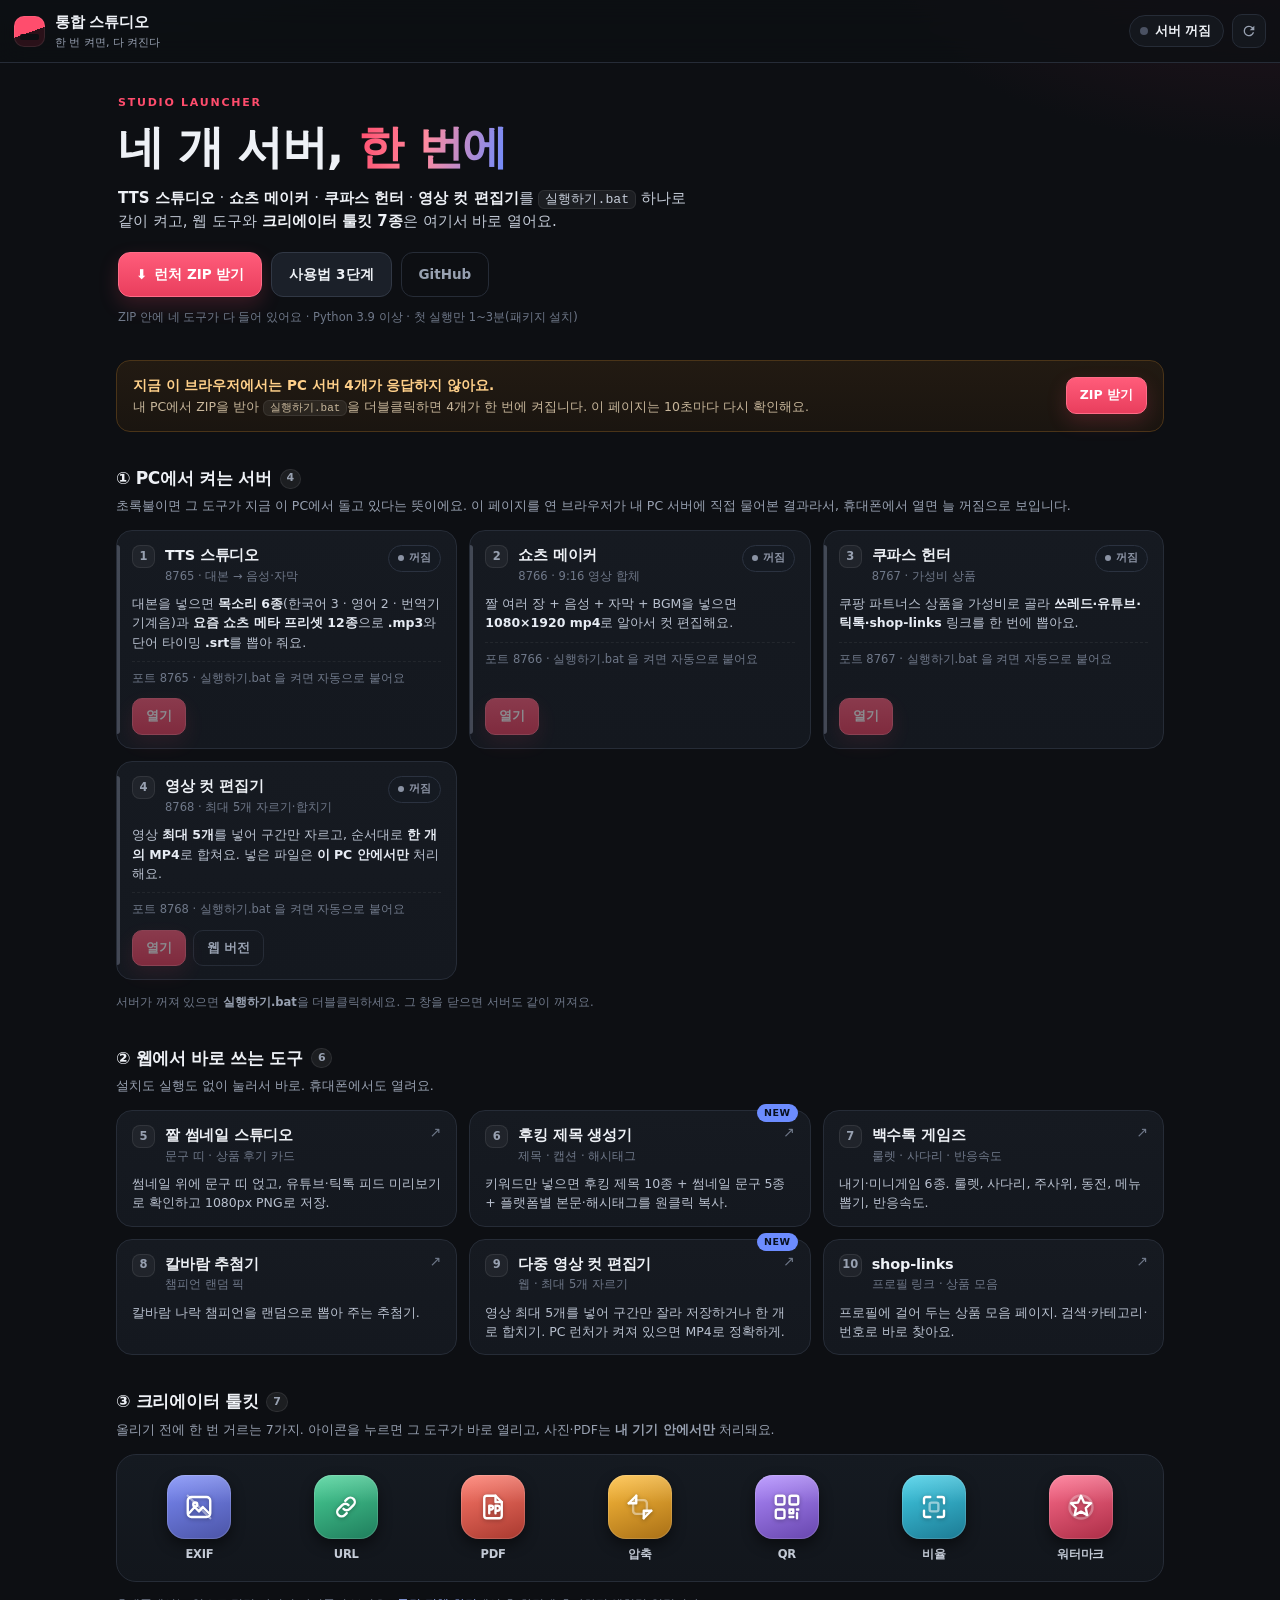
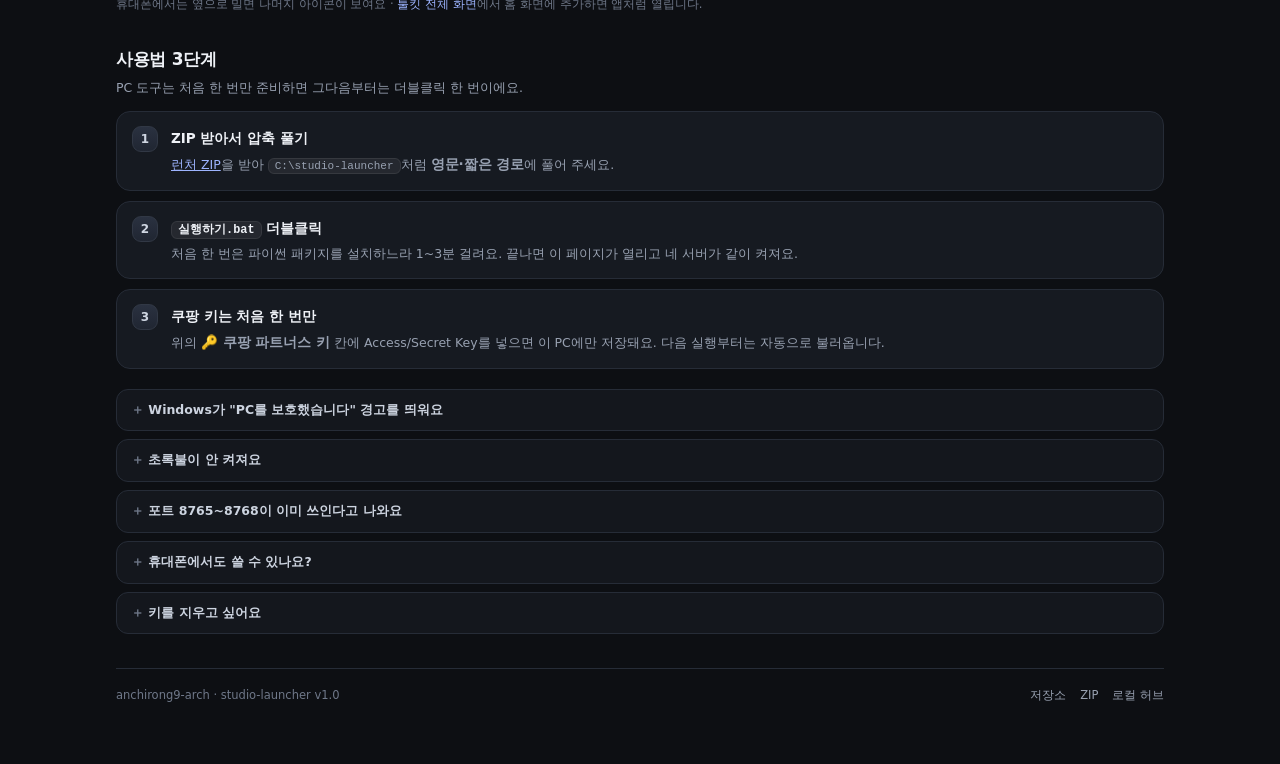
==== commit db8b9d6b: "feat: 허브 ③ 크리에이터 툴킷 미니 앱 아이콘 7종 추가" ====
--- a/index.html
+++ b/index.html
@@ -7,10 +7,10 @@
 <title>통합 스튜디오 — TTS · 쇼츠 · 쿠파스 · 컷편집</title>
 <meta name="description" content="TTS 스튜디오·쇼츠 메이커·쿠파스 헌터·영상 컷 편집기를 실행하기.bat 한 번으로 같이 켜고, 웹 도구는 바로 여는 통합 런처">
 <meta property="og:title" content="통합 스튜디오 — 한 번 켜면, 다 켜진다">
-<meta property="og:description" content="PC 서버 4종 상태 확인 + 원클릭 이동 · 웹 도구 5종 · 런처 ZIP 다운로드">
+<meta property="og:description" content="PC 서버 4종 상태 확인 + 원클릭 이동 · 웹 도구 6종 · 크리에이터 툴킷 7종 · 런처 ZIP 다운로드">
 <meta property="og:type" content="website">
 <link rel="icon" href="data:image/svg+xml,%3Csvg xmlns='http://www.w3.org/2000/svg' viewBox='0 0 32 32'%3E%3Crect width='32' height='32' rx='8' fill='%230d0f13'/%3E%3Cpath d='M9 21.5 16 8l7 13.5' stroke='%23ff4d6d' stroke-width='2.6' fill='none' stroke-linecap='round' stroke-linejoin='round'/%3E%3Ccircle cx='16' cy='24' r='2.4' fill='%236c8cff'/%3E%3C/svg%3E">
-<link rel="stylesheet" href="style.css?v=4">
+<link rel="stylesheet" href="style.css?v=5">
 </head>
 <body>
 
@@ -38,7 +38,7 @@
     <h1>네 개 서버, <em>한 번에</em></h1>
     <p class="lede">
       <b>TTS 스튜디오</b> · <b>쇼츠 메이커</b> · <b>쿠파스 헌터</b> · <b>영상 컷 편집기</b>를 <code>실행하기.bat</code> 하나로 같이 켜고,
-      웹 도구들은 여기서 바로 열어요.
+      웹 도구와 <b>크리에이터 툴킷 7종</b>은 여기서 바로 열어요.
     </p>
     <div class="hero-actions">
       <a class="btn primary" id="zipBtn" href="https://github.com/anchirong9-arch/studio-launcher/releases/latest/download/studio-launcher.zip">
@@ -266,6 +266,67 @@
     </div>
   </section>
 
+  <!-- ── ③ 크리에이터 툴킷 (미니 앱 런처) ── -->
+  <section class="block" id="toolkit">
+    <div class="block-head">
+      <h2>③ 크리에이터 툴킷 <span class="cnt">7</span></h2>
+      <p class="block-sub">올리기 전에 한 번 거르는 7가지. 아이콘을 누르면 그 도구가 바로 열리고, 사진·PDF는 <b>내 기기 안에서만</b> 처리돼요.</p>
+    </div>
+
+    <div class="dock">
+      <a class="app" href="https://anchirong9-arch.github.io/creator-toolkit/#/exif" target="_blank" rel="noopener" title="EXIF 제거 · 모자이크">
+        <span class="app-ico" style="--c1:#7c8cf8;--c2:#4b54a6">
+          <svg viewBox="0 0 24 24" aria-hidden="true"><rect x="3" y="4" width="18" height="16" rx="3"/><circle cx="9" cy="10" r="1.6"/><path d="M4 17l4.5-5 3.5 3.5L15 12l5 5"/><path d="M3 3l18 18" opacity=".45"/></svg>
+        </span>
+        <span class="app-name">EXIF</span>
+      </a>
+
+      <a class="app" href="https://anchirong9-arch.github.io/creator-toolkit/#/url" target="_blank" rel="noopener" title="URL 추적 제거">
+        <span class="app-ico" style="--c1:#4bd399;--c2:#1f7d5c">
+          <svg viewBox="0 0 24 24" aria-hidden="true"><path d="M10 13.5a3.5 3.5 0 0 0 5 0l3-3a3.5 3.5 0 0 0-5-5l-1.6 1.6"/><path d="M14 10.5a3.5 3.5 0 0 0-5 0l-3 3a3.5 3.5 0 0 0 5 5l1.6-1.6"/></svg>
+        </span>
+        <span class="app-name">URL</span>
+      </a>
+
+      <a class="app" href="https://anchirong9-arch.github.io/creator-toolkit/#/pdf" target="_blank" rel="noopener" title="PDF ↔ 이미지">
+        <span class="app-ico" style="--c1:#ff7a6b;--c2:#a8392f">
+          <svg viewBox="0 0 24 24" aria-hidden="true"><path d="M14 3H7a2 2 0 0 0-2 2v14a2 2 0 0 0 2 2h10a2 2 0 0 0 2-2V8z"/><path d="M14 3v5h5"/><path d="M9 14h1.5a1.5 1.5 0 0 0 0-3H9v6"/><path d="M14 17v-6h1.5a2 2 0 0 1 0 4H14"/></svg>
+        </span>
+        <span class="app-name">PDF</span>
+      </a>
+
+      <a class="app" href="https://anchirong9-arch.github.io/creator-toolkit/#/compress" target="_blank" rel="noopener" title="이미지 압축 · 포맷 변환">
+        <span class="app-ico" style="--c1:#ffbe3d;--c2:#a86f16">
+          <svg viewBox="0 0 24 24" aria-hidden="true"><path d="M9 3v6H3"/><path d="M3 9l6-6"/><path d="M15 21v-6h6"/><path d="M21 15l-6 6"/><rect x="6.5" y="6.5" width="11" height="11" rx="2.5" opacity=".45"/></svg>
+        </span>
+        <span class="app-name">압축</span>
+      </a>
+
+      <a class="app" href="https://anchirong9-arch.github.io/creator-toolkit/#/qr" target="_blank" rel="noopener" title="QR 생성기">
+        <span class="app-ico" style="--c1:#b18cff;--c2:#6746ad">
+          <svg viewBox="0 0 24 24" aria-hidden="true"><rect x="3" y="3" width="7" height="7" rx="1.5"/><rect x="14" y="3" width="7" height="7" rx="1.5"/><rect x="3" y="14" width="7" height="7" rx="1.5"/><path d="M14 14h3v3h-3zM20 14h1M14 20h3M20 17v4"/></svg>
+        </span>
+        <span class="app-name">QR</span>
+      </a>
+
+      <a class="app" href="https://anchirong9-arch.github.io/creator-toolkit/#/resize" target="_blank" rel="noopener" title="비율 리사이즈">
+        <span class="app-ico" style="--c1:#43cfe8;--c2:#1c7a93">
+          <svg viewBox="0 0 24 24" aria-hidden="true"><path d="M4 9V5.5A1.5 1.5 0 0 1 5.5 4H9"/><path d="M15 4h3.5A1.5 1.5 0 0 1 20 5.5V9"/><path d="M20 15v3.5a1.5 1.5 0 0 1-1.5 1.5H15"/><path d="M9 20H5.5A1.5 1.5 0 0 1 4 18.5V15"/><rect x="8.5" y="8.5" width="7" height="7" rx="1.5" opacity=".5"/></svg>
+        </span>
+        <span class="app-name">비율</span>
+      </a>
+
+      <a class="app" href="https://anchirong9-arch.github.io/creator-toolkit/#/mark" target="_blank" rel="noopener" title="일괄 워터마크">
+        <span class="app-ico" style="--c1:#ff6f8e;--c2:#ab2d46">
+          <svg viewBox="0 0 24 24" aria-hidden="true"><path d="M12 3l2.4 5.4 5.6.6-4.2 3.9 1.2 5.6L12 15.7 6.9 18.5l1.2-5.6L4 9l5.6-.6z"/><circle cx="12" cy="12" r="9.2" opacity=".3"/></svg>
+        </span>
+        <span class="app-name">워터마크</span>
+      </a>
+    </div>
+
+    <p class="hint">휴대폰에서는 옆으로 밀면 나머지 아이콘이 보여요 · <a class="inline-link" href="https://anchirong9-arch.github.io/creator-toolkit/" target="_blank" rel="noopener">툴킷 전체 화면</a>에서 홈 화면에 추가하면 앱처럼 열립니다.</p>
+  </section>
+
   <!-- ── 사용법 ── -->
   <section class="block how" id="how">
     <div class="block-head">
@@ -333,6 +394,6 @@
 
 <div class="toast" id="toast" role="status" aria-live="polite" hidden></div>
 
-<script src="app.js?v=4"></script>
+<script src="app.js?v=5"></script>
 </body>
 </html>
--- a/style.css
+++ b/style.css
@@ -225,6 +225,57 @@
 .hint{margin:0;font-size:11.5px;color:var(--dim)}
 .hint b{color:var(--muted)}
 
+/* ── 크리에이터 툴킷: 미니 앱 아이콘 도크 ── */
+.dock{
+  display:flex;align-items:flex-start;gap:6px;
+  padding:16px 10px 12px;
+  background:linear-gradient(180deg,#151a21 0%,#12161c 100%);
+  border:1px solid var(--line);border-radius:20px;
+  overflow-x:auto;overscroll-behavior-x:contain;
+  scroll-snap-type:x proximity;-webkit-overflow-scrolling:touch;
+  scrollbar-width:none;
+}
+.dock::-webkit-scrollbar{display:none}
+.app{
+  flex:1 0 auto;min-width:74px;
+  display:flex;flex-direction:column;align-items:center;gap:7px;
+  padding:2px 3px 4px;border-radius:14px;
+  text-decoration:none;color:inherit;scroll-snap-align:center;
+  transition:transform .16s;
+}
+.app:hover{transform:translateY(-3px)}
+.app:active{transform:translateY(-1px) scale(.97)}
+.app-ico{
+  position:relative;width:56px;height:56px;border-radius:16px;flex:none;
+  display:grid;place-items:center;
+  background:linear-gradient(160deg,var(--c1,#2a3140) 0%,var(--c2,#1b2029) 100%);
+  box-shadow:0 6px 14px #0007, 0 0 0 1px #ffffff24 inset;
+  transition:box-shadow .16s;
+}
+.app:hover .app-ico{box-shadow:0 10px 20px #0008, 0 0 0 1px #ffffff38 inset}
+.app-ico::after{
+  content:"";position:absolute;inset:0;border-radius:inherit;pointer-events:none;
+  background:linear-gradient(180deg,#ffffff30 0%,transparent 44%);
+}
+.app-ico svg{
+  position:relative;z-index:1;width:26px;height:26px;
+  fill:none;stroke:#fff;stroke-width:1.9;stroke-linecap:round;stroke-linejoin:round;
+  filter:drop-shadow(0 1px 2px #0005);
+}
+.app-name{
+  font-size:11.5px;font-weight:700;color:#cdd4e0;letter-spacing:-.2px;white-space:nowrap;
+}
+.app:hover .app-name{color:#fff}
+.inline-link{color:#9db4ff;text-decoration:none}
+.inline-link:hover{text-decoration:underline}
+
+@media (min-width:641px){
+  .dock{justify-content:center;gap:10px;padding:18px 14px 14px}
+  .app{min-width:92px}
+  .app-ico{width:64px;height:64px;border-radius:18px}
+  .app-ico svg{width:30px;height:30px}
+}
+
 /* ── panel ── */
 .panel{
   background:linear-gradient(180deg,#1a1620,#151319);
@@ -306,6 +357,11 @@
   .topbar{gap:8px}
   .brand small{font-size:10px}
   .ca .btn{flex:1}
+  .dock{gap:4px;padding:14px 8px 10px;border-radius:16px}
+  .app{min-width:66px}
+  .app-ico{width:52px;height:52px;border-radius:15px}
+  .app-ico svg{width:24px;height:24px}
+  .app-name{font-size:11px}
 }
 
 @media (prefers-reduced-motion:reduce){
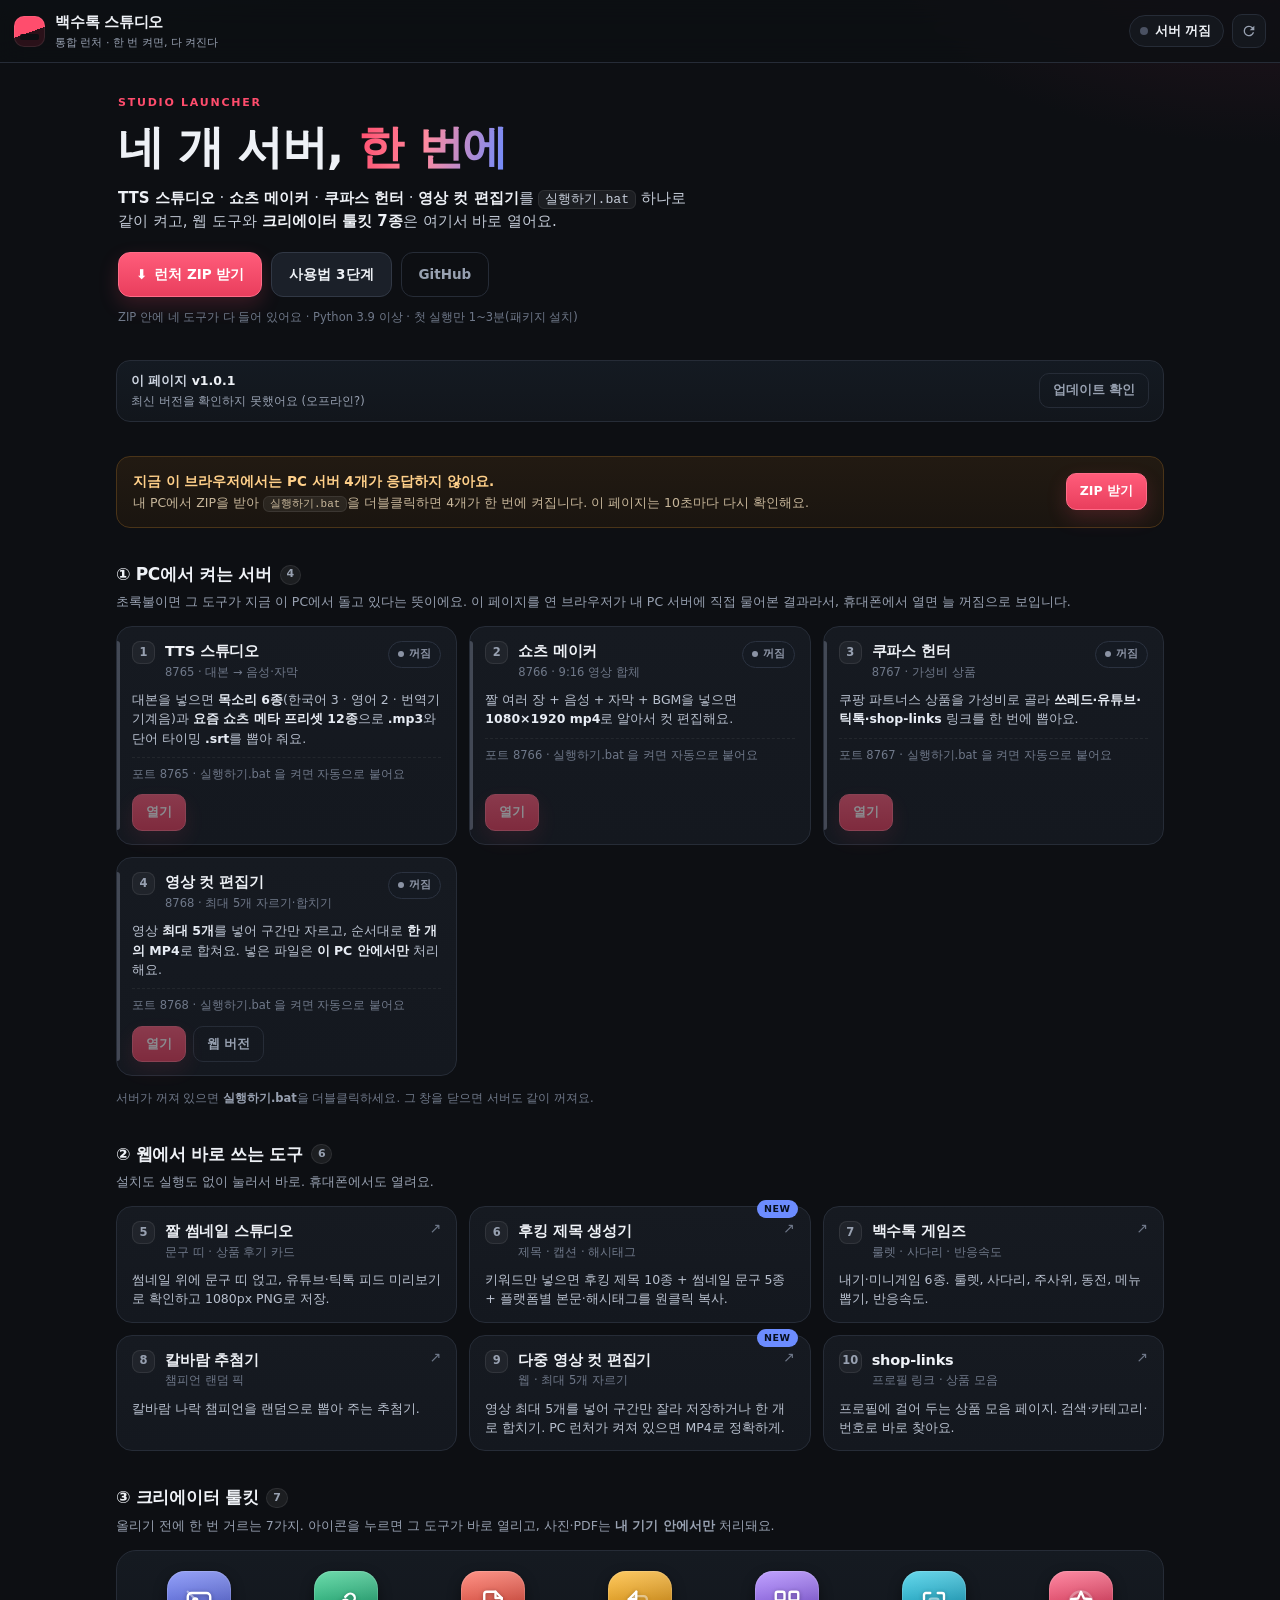
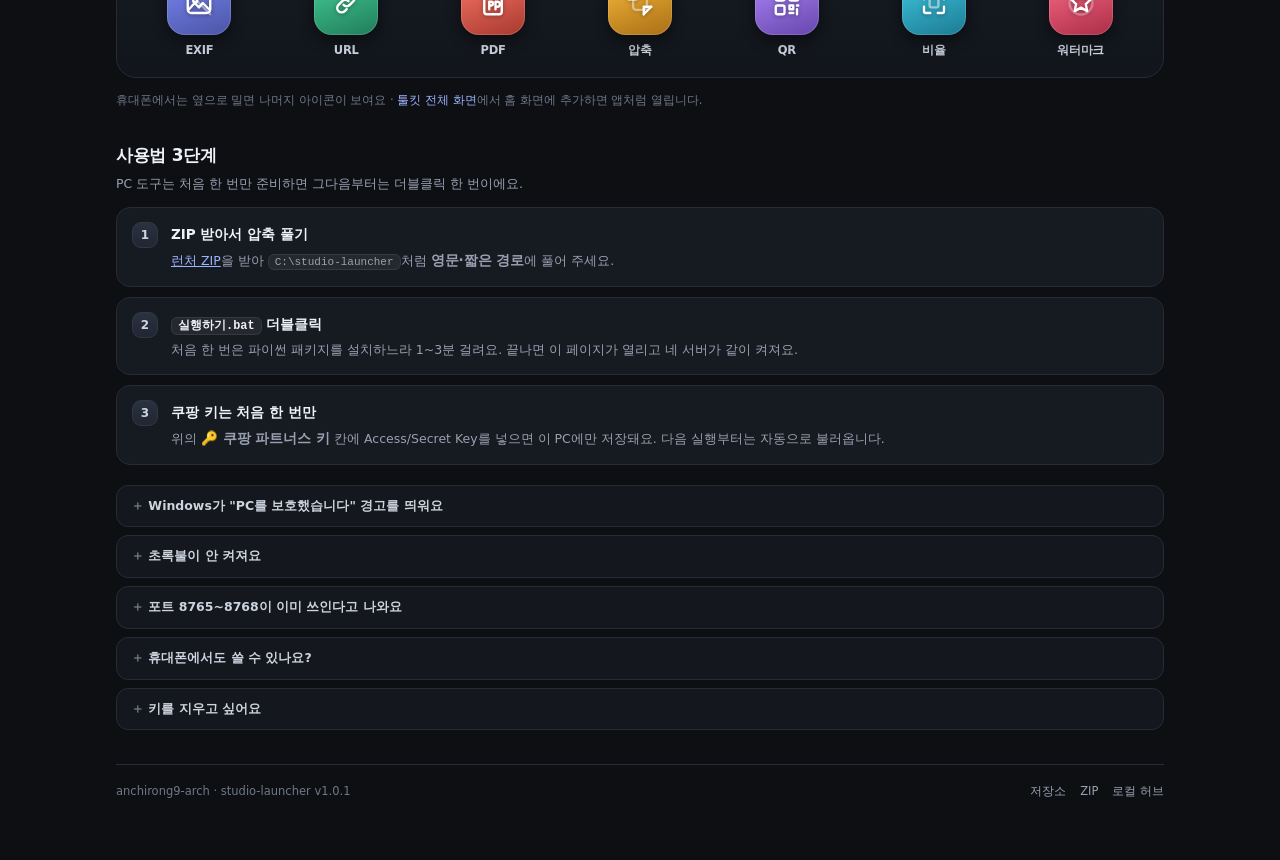
==== commit 737d2bd7: "feat(v1.0.1): 크리에이터 툴킷 미니 런처 + 자동 업데이트 + 앱처럼 실행(무콘솔·앱 창·바탕화면 아이콘)" ====
--- a/index.html
+++ b/index.html
@@ -4,13 +4,14 @@
 <meta charset="utf-8">
 <meta name="viewport" content="width=device-width, initial-scale=1, viewport-fit=cover">
 <meta name="theme-color" content="#0d0f13">
-<title>통합 스튜디오 — TTS · 쇼츠 · 쿠파스 · 컷편집</title>
+<title>백수톡 스튜디오 — TTS · 쇼츠 · 쿠파스 · 컷편집</title>
+<meta name="app-version" content="1.0.1">
 <meta name="description" content="TTS 스튜디오·쇼츠 메이커·쿠파스 헌터·영상 컷 편집기를 실행하기.bat 한 번으로 같이 켜고, 웹 도구는 바로 여는 통합 런처">
-<meta property="og:title" content="통합 스튜디오 — 한 번 켜면, 다 켜진다">
+<meta property="og:title" content="백수톡 스튜디오 — 한 번 켜면, 다 켜진다">
 <meta property="og:description" content="PC 서버 4종 상태 확인 + 원클릭 이동 · 웹 도구 6종 · 크리에이터 툴킷 7종 · 런처 ZIP 다운로드">
 <meta property="og:type" content="website">
 <link rel="icon" href="data:image/svg+xml,%3Csvg xmlns='http://www.w3.org/2000/svg' viewBox='0 0 32 32'%3E%3Crect width='32' height='32' rx='8' fill='%230d0f13'/%3E%3Cpath d='M9 21.5 16 8l7 13.5' stroke='%23ff4d6d' stroke-width='2.6' fill='none' stroke-linecap='round' stroke-linejoin='round'/%3E%3Ccircle cx='16' cy='24' r='2.4' fill='%236c8cff'/%3E%3C/svg%3E">
-<link rel="stylesheet" href="style.css?v=5">
+<link rel="stylesheet" href="style.css?v=6">
 </head>
 <body>
 
@@ -18,8 +19,8 @@
   <div class="brand">
     <span class="logo" aria-hidden="true"></span>
     <div>
-      <b>통합 스튜디오</b>
-      <small>한 번 켜면, 다 켜진다</small>
+      <b>백수톡 스튜디오</b>
+      <small>통합 런처 · 한 번 켜면, 다 켜진다</small>
     </div>
   </div>
   <div class="top-right">
@@ -48,6 +49,18 @@
       <a class="btn ghost" href="https://github.com/anchirong9-arch/studio-launcher" target="_blank" rel="noopener">GitHub</a>
     </div>
     <p class="fine">ZIP 안에 네 도구가 다 들어 있어요 · Python 3.9 이상 · 첫 실행만 1~3분(패키지 설치)</p>
+  </section>
+
+  <!-- ── 버전 · 업데이트 ── -->
+  <section class="verbar" id="verbar">
+    <div class="ver-txt">
+      <b><span id="verLabel">설치 버전</span> <span id="verLocal">—</span></b>
+      <span id="verLatest">최신 버전 확인 중…</span>
+    </div>
+    <div class="ver-actions">
+      <button class="btn sm ghost" id="updateBtn" type="button">업데이트 확인</button>
+      <button class="btn sm primary" id="applyBtn" type="button" hidden>지금 업데이트</button>
+    </div>
   </section>
 
   <!-- ── 서버가 하나도 안 켜져 있을 때 ── -->
@@ -382,7 +395,7 @@
   </section>
 
   <footer class="foot">
-    <p>anchirong9-arch · studio-launcher v1.0</p>
+    <p>anchirong9-arch · studio-launcher <span id="footVer">v1.0.1</span></p>
     <p class="foot-links">
       <a href="https://github.com/anchirong9-arch/studio-launcher" target="_blank" rel="noopener">저장소</a>
       <a href="https://github.com/anchirong9-arch/studio-launcher/releases/latest/download/studio-launcher.zip">ZIP</a>
@@ -394,6 +407,6 @@
 
 <div class="toast" id="toast" role="status" aria-live="polite" hidden></div>
 
-<script src="app.js?v=5"></script>
+<script src="app.js?v=6"></script>
 </body>
 </html>
--- a/style.css
+++ b/style.css
@@ -131,6 +131,23 @@
 .btn[aria-disabled="true"]{opacity:.5;cursor:not-allowed;transform:none}
 
 .fine{margin:12px 0 0;font-size:11.5px;color:var(--dim)}
+
+/* ── 버전 · 업데이트 ── */
+.verbar{
+  display:flex;align-items:center;justify-content:space-between;gap:12px;flex-wrap:wrap;
+  padding:11px 14px;border-radius:14px;
+  background:linear-gradient(180deg,#141a22 0%,#12161c 100%);
+  border:1px solid var(--line);
+}
+.ver-txt{display:flex;flex-direction:column;gap:2px;min-width:210px}
+.ver-txt b{font-size:12.5px;font-weight:700;color:#cdd4e0}
+.ver-txt b span:last-child{color:var(--txt);font-variant-numeric:tabular-nums}
+.ver-txt>span{font-size:11.5px;color:var(--muted)}
+.verbar.ok{border-color:#22402f;background:linear-gradient(180deg,#131b17 0%,#111713 100%)}
+.verbar.ok #verLatest{color:#7fbba2}
+.verbar.new{border-color:#4a3418;background:linear-gradient(180deg,#221a12 0%,#1a1510 100%)}
+.verbar.new #verLatest{color:#ffd08a}
+.ver-actions{display:flex;gap:7px;flex-wrap:wrap}
 
 /* ── banner ── */
 .banner{
@@ -362,6 +379,8 @@
   .app-ico{width:52px;height:52px;border-radius:15px}
   .app-ico svg{width:24px;height:24px}
   .app-name{font-size:11px}
+  .verbar{flex-direction:column;align-items:stretch;padding:12px 13px}
+  .ver-actions .btn{flex:1}
 }
 
 @media (prefers-reduced-motion:reduce){
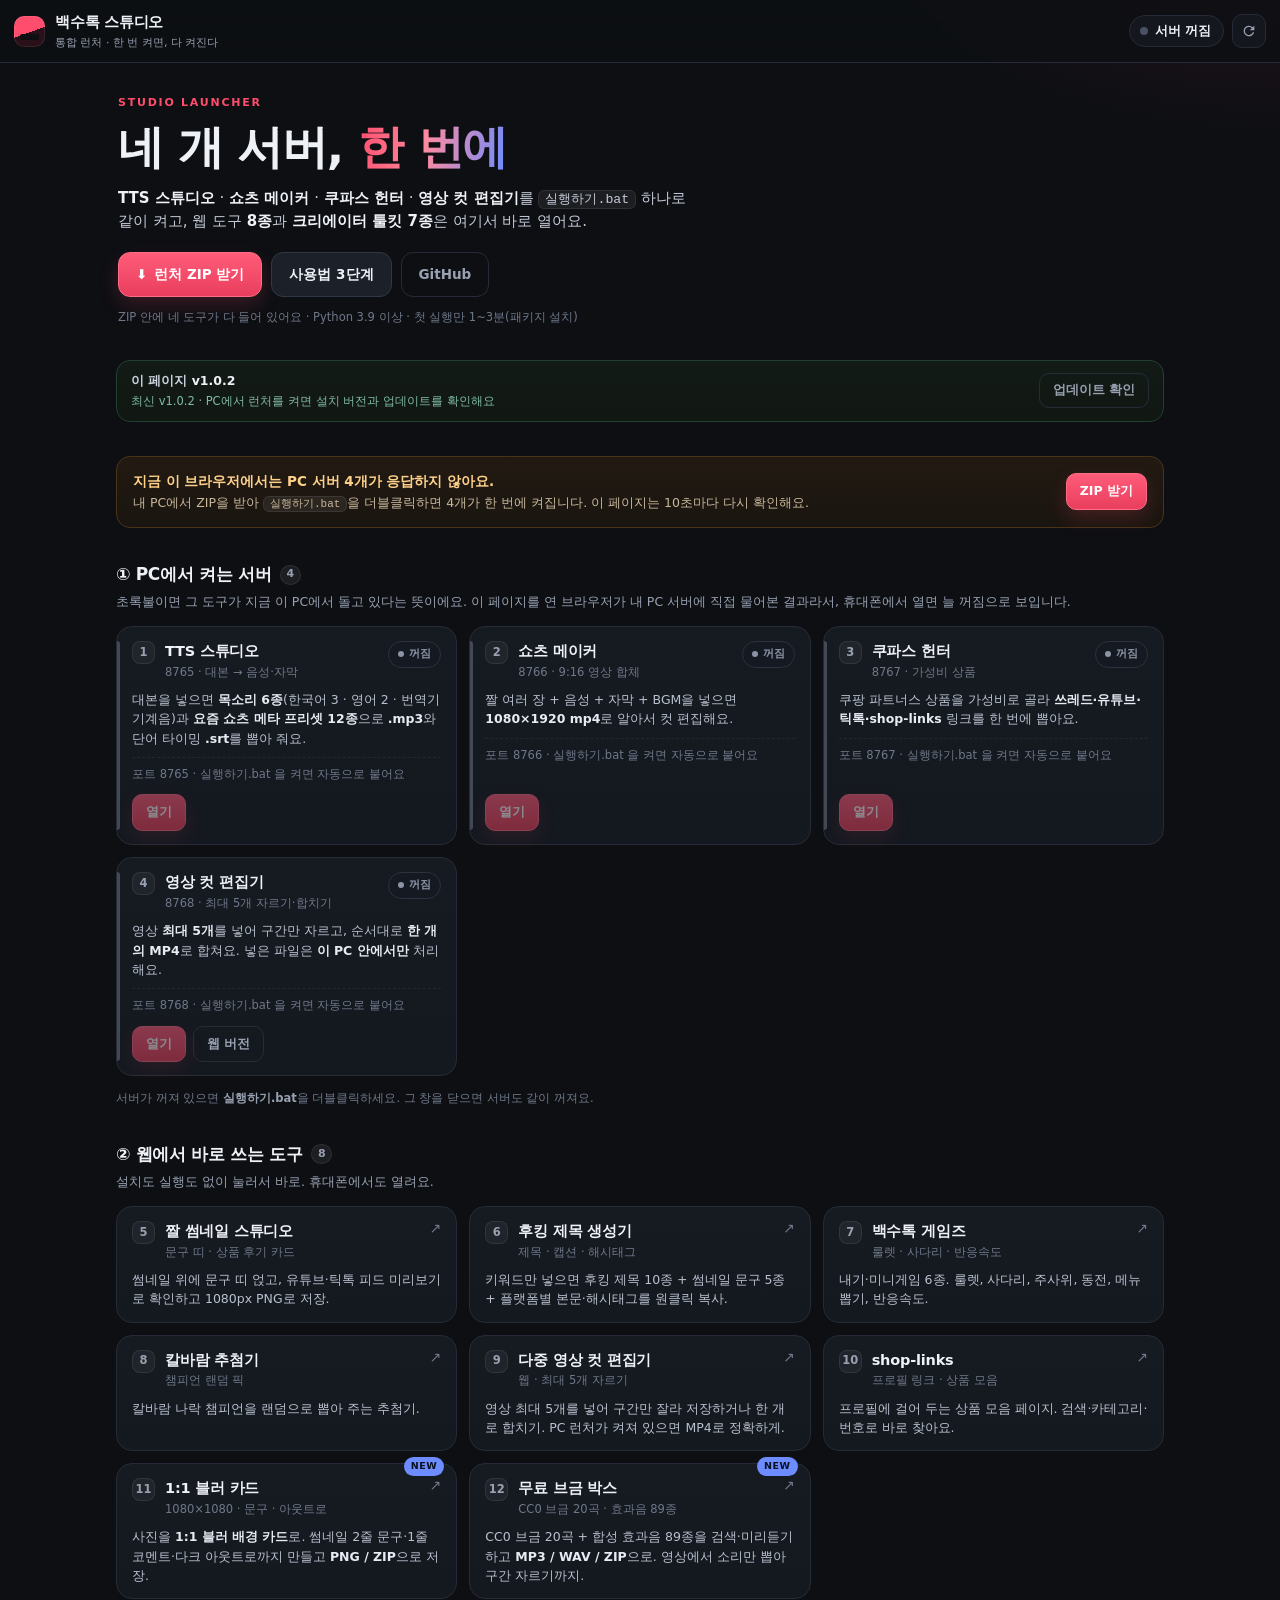
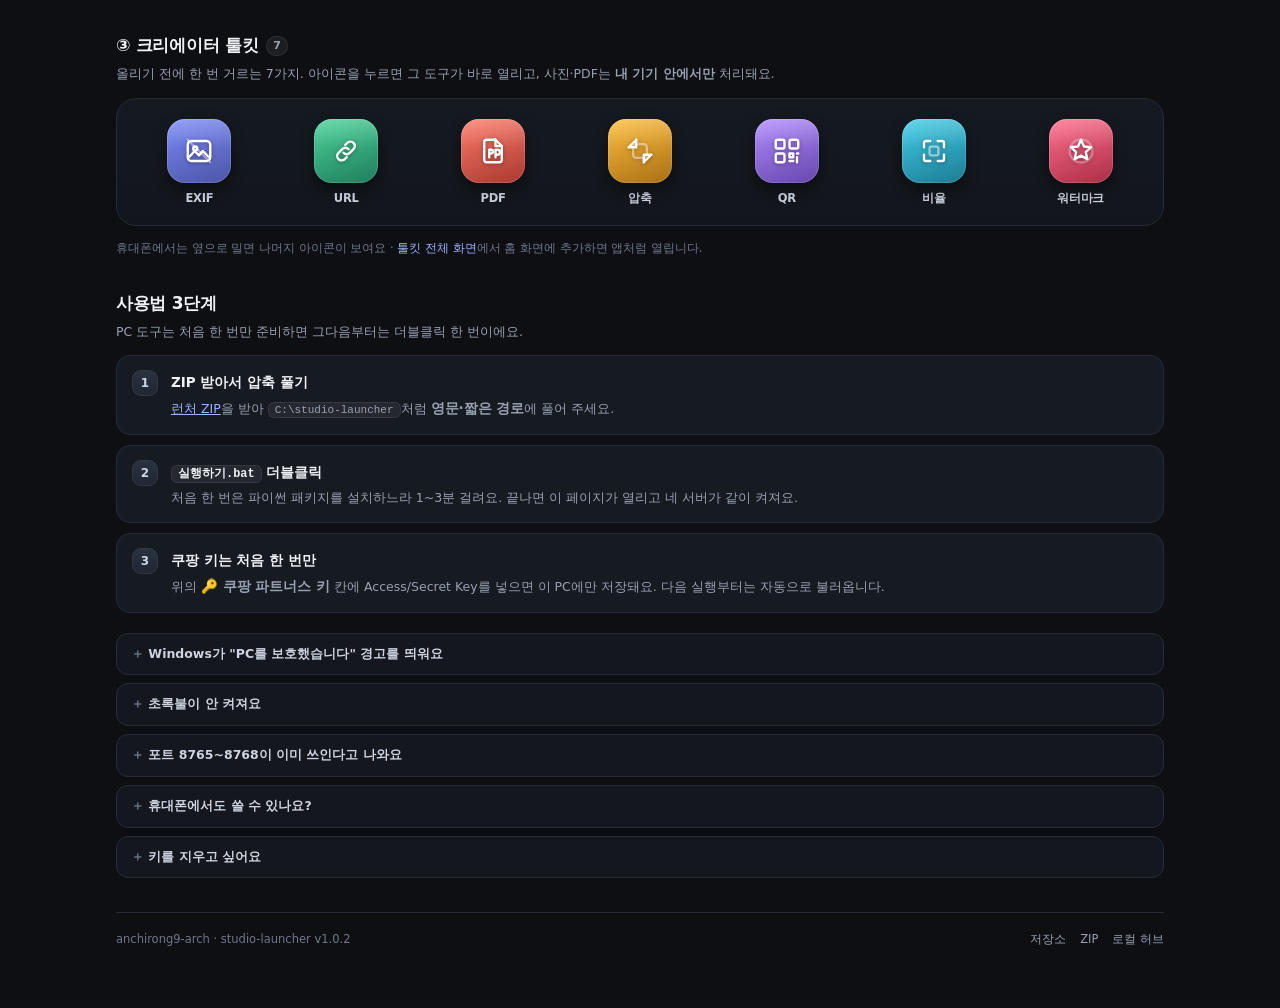
==== commit 34a0795f: "feat(v1.0.2): 허브 ② 웹 도구에 1:1 블러 카드(11)·무료 브금 박스(12) 추가 — 총 8종" ====
--- a/index.html
+++ b/index.html
@@ -5,10 +5,10 @@
 <meta name="viewport" content="width=device-width, initial-scale=1, viewport-fit=cover">
 <meta name="theme-color" content="#0d0f13">
 <title>백수톡 스튜디오 — TTS · 쇼츠 · 쿠파스 · 컷편집</title>
-<meta name="app-version" content="1.0.1">
-<meta name="description" content="TTS 스튜디오·쇼츠 메이커·쿠파스 헌터·영상 컷 편집기를 실행하기.bat 한 번으로 같이 켜고, 웹 도구는 바로 여는 통합 런처">
+<meta name="app-version" content="1.0.2">
+<meta name="description" content="TTS 스튜디오·쇼츠 메이커·쿠파스 헌터·영상 컷 편집기를 실행하기.bat 한 번으로 같이 켜고, 웹 도구 8종(1:1 블러 카드·무료 브금 박스 포함)은 바로 여는 통합 런처">
 <meta property="og:title" content="백수톡 스튜디오 — 한 번 켜면, 다 켜진다">
-<meta property="og:description" content="PC 서버 4종 상태 확인 + 원클릭 이동 · 웹 도구 6종 · 크리에이터 툴킷 7종 · 런처 ZIP 다운로드">
+<meta property="og:description" content="PC 서버 4종 상태 확인 + 원클릭 이동 · 웹 도구 8종 · 크리에이터 툴킷 7종 · 런처 ZIP 다운로드">
 <meta property="og:type" content="website">
 <link rel="icon" href="data:image/svg+xml,%3Csvg xmlns='http://www.w3.org/2000/svg' viewBox='0 0 32 32'%3E%3Crect width='32' height='32' rx='8' fill='%230d0f13'/%3E%3Cpath d='M9 21.5 16 8l7 13.5' stroke='%23ff4d6d' stroke-width='2.6' fill='none' stroke-linecap='round' stroke-linejoin='round'/%3E%3Ccircle cx='16' cy='24' r='2.4' fill='%236c8cff'/%3E%3C/svg%3E">
 <link rel="stylesheet" href="style.css?v=6">
@@ -39,7 +39,7 @@
     <h1>네 개 서버, <em>한 번에</em></h1>
     <p class="lede">
       <b>TTS 스튜디오</b> · <b>쇼츠 메이커</b> · <b>쿠파스 헌터</b> · <b>영상 컷 편집기</b>를 <code>실행하기.bat</code> 하나로 같이 켜고,
-      웹 도구와 <b>크리에이터 툴킷 7종</b>은 여기서 바로 열어요.
+      웹 도구 <b>8종</b>과 <b>크리에이터 툴킷 7종</b>은 여기서 바로 열어요.
     </p>
     <div class="hero-actions">
       <a class="btn primary" id="zipBtn" href="https://github.com/anchirong9-arch/studio-launcher/releases/latest/download/studio-launcher.zip">
@@ -196,7 +196,7 @@
   <!-- ── ② 웹 도구 ── -->
   <section class="block">
     <div class="block-head">
-      <h2>② 웹에서 바로 쓰는 도구 <span class="cnt">6</span></h2>
+      <h2>② 웹에서 바로 쓰는 도구 <span class="cnt">8</span></h2>
       <p class="block-sub">설치도 실행도 없이 눌러서 바로. 휴대폰에서도 열려요.</p>
     </div>
 
@@ -224,7 +224,6 @@
           <span class="go" aria-hidden="true">↗</span>
         </div>
         <p class="cd">키워드만 넣으면 후킹 제목 10종 + 썸네일 문구 5종 + 플랫폼별 본문·해시태그를 원클릭 복사.</p>
-        <span class="tag new">NEW</span>
       </a>
 
       <a class="card web" href="https://anchirong9-arch.github.io/baeksutalk-games/" target="_blank" rel="noopener">
@@ -261,7 +260,6 @@
           <span class="go" aria-hidden="true">↗</span>
         </div>
         <p class="cd">영상 최대 5개를 넣어 구간만 잘라 저장하거나 한 개로 합치기. PC 런처가 켜져 있으면 MP4로 정확하게.</p>
-        <span class="tag new">NEW</span>
       </a>
 
       <a class="card web" href="https://anchirong9-arch.github.io/shop-links/" target="_blank" rel="noopener">
@@ -274,6 +272,32 @@
           <span class="go" aria-hidden="true">↗</span>
         </div>
         <p class="cd">프로필에 걸어 두는 상품 모음 페이지. 검색·카테고리·번호로 바로 찾아요.</p>
+      </a>
+
+      <a class="card web" href="https://anchirong9-arch.github.io/card-maker/" target="_blank" rel="noopener">
+        <div class="ch">
+          <span class="num">11</span>
+          <div class="ct">
+            <b>1:1 블러 카드</b>
+            <span class="meta">1080×1080 · 문구 · 아웃트로</span>
+          </div>
+          <span class="go" aria-hidden="true">↗</span>
+        </div>
+        <p class="cd">사진을 <b>1:1 블러 배경 카드</b>로. 썸네일 2줄 문구·1줄 코멘트·다크 아웃트로까지 만들고 <b>PNG / ZIP</b>으로 저장.</p>
+        <span class="tag new">NEW</span>
+      </a>
+
+      <a class="card web" href="https://anchirong9-arch.github.io/shorts-bgm-box/" target="_blank" rel="noopener">
+        <div class="ch">
+          <span class="num">12</span>
+          <div class="ct">
+            <b>무료 브금 박스</b>
+            <span class="meta">CC0 브금 20곡 · 효과음 89종</span>
+          </div>
+          <span class="go" aria-hidden="true">↗</span>
+        </div>
+        <p class="cd">CC0 브금 20곡 + 합성 효과음 89종을 검색·미리듣기 하고 <b>MP3 / WAV / ZIP</b>으로. 영상에서 소리만 뽑아 구간 자르기까지.</p>
+        <span class="tag new">NEW</span>
       </a>
 
     </div>
@@ -395,7 +419,7 @@
   </section>
 
   <footer class="foot">
-    <p>anchirong9-arch · studio-launcher <span id="footVer">v1.0.1</span></p>
+    <p>anchirong9-arch · studio-launcher <span id="footVer">v1.0.2</span></p>
     <p class="foot-links">
       <a href="https://github.com/anchirong9-arch/studio-launcher" target="_blank" rel="noopener">저장소</a>
       <a href="https://github.com/anchirong9-arch/studio-launcher/releases/latest/download/studio-launcher.zip">ZIP</a>
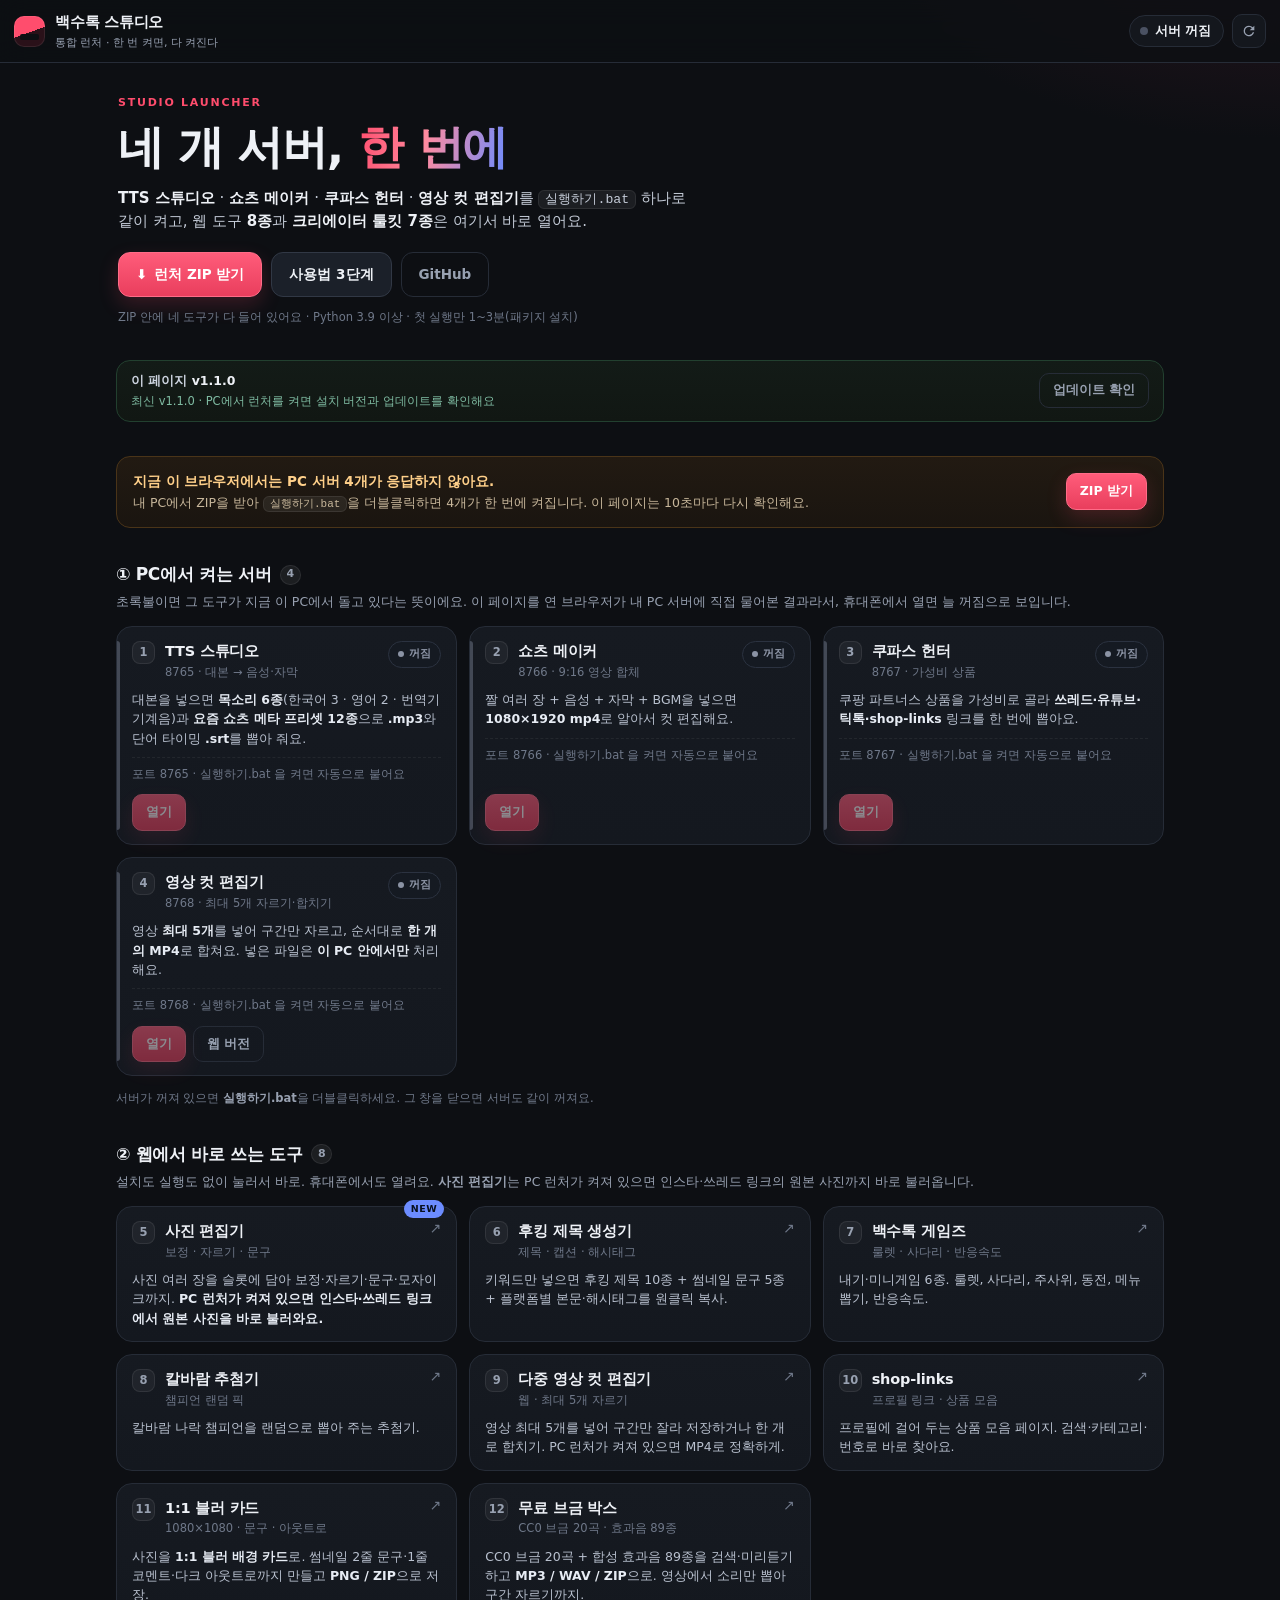
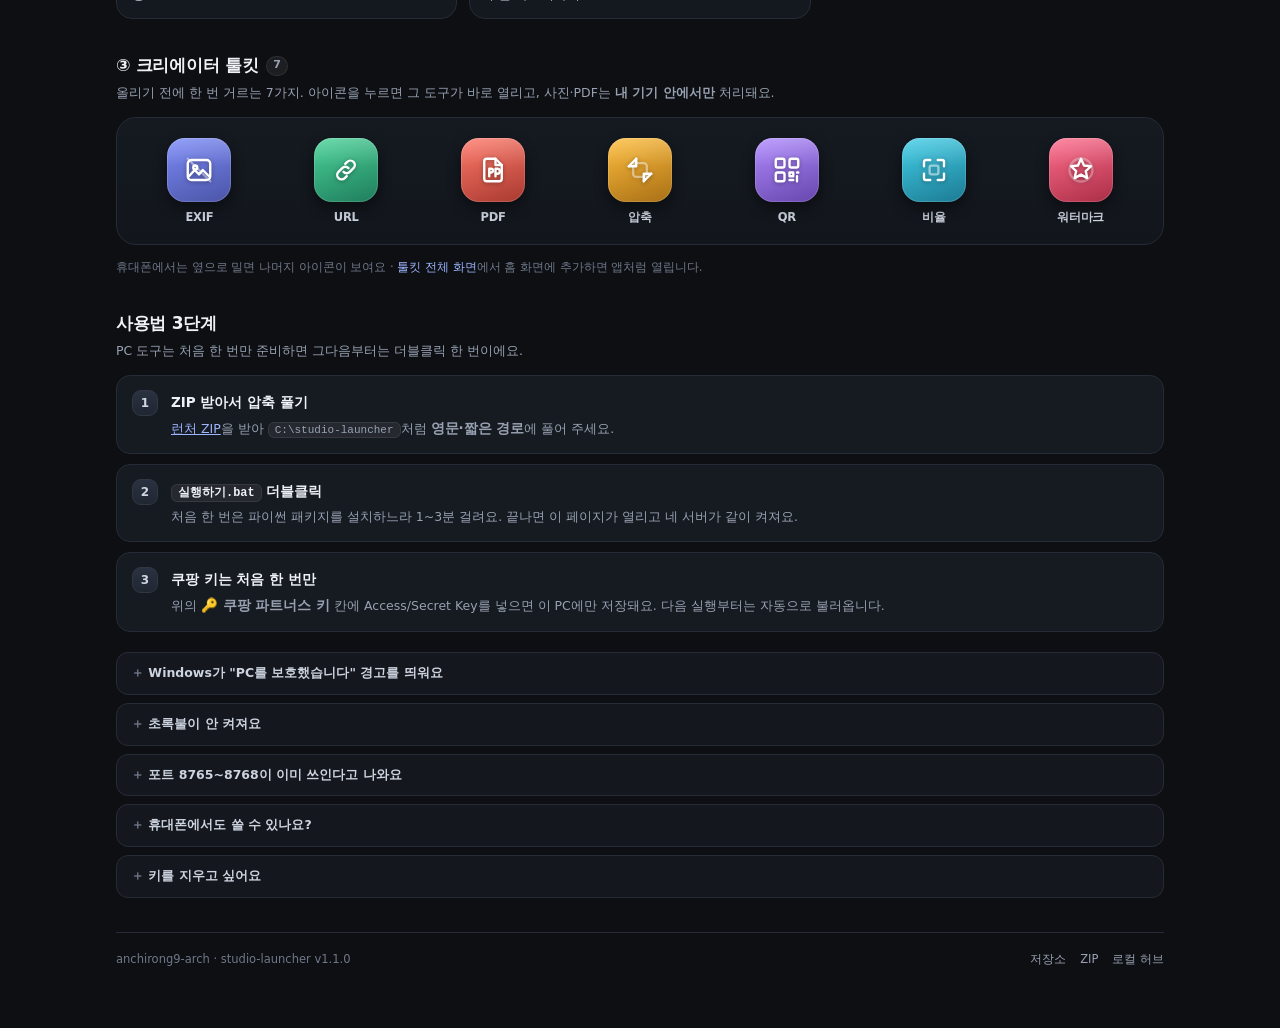
==== commit 78ed70ea: "feat(v1.1.0): ② 웹 도구 '사진 편집기' 교체 + 인스타·쓰레드 링크 사진 API - ② 웹 도구: 짤 썸네일 스튜디오(meme-thumb-studio) 제거 — 1:" ====
--- a/index.html
+++ b/index.html
@@ -5,10 +5,10 @@
 <meta name="viewport" content="width=device-width, initial-scale=1, viewport-fit=cover">
 <meta name="theme-color" content="#0d0f13">
 <title>백수톡 스튜디오 — TTS · 쇼츠 · 쿠파스 · 컷편집</title>
-<meta name="app-version" content="1.0.2">
-<meta name="description" content="TTS 스튜디오·쇼츠 메이커·쿠파스 헌터·영상 컷 편집기를 실행하기.bat 한 번으로 같이 켜고, 웹 도구 8종(1:1 블러 카드·무료 브금 박스 포함)은 바로 여는 통합 런처">
+<meta name="app-version" content="1.1.0">
+<meta name="description" content="TTS 스튜디오·쇼츠 메이커·쿠파스 헌터·영상 컷 편집기를 실행하기.bat 한 번으로 같이 켜고, 웹 도구 8종(사진 편집기·1:1 블러 카드 포함)은 바로 여는 통합 런처">
 <meta property="og:title" content="백수톡 스튜디오 — 한 번 켜면, 다 켜진다">
-<meta property="og:description" content="PC 서버 4종 상태 확인 + 원클릭 이동 · 웹 도구 8종 · 크리에이터 툴킷 7종 · 런처 ZIP 다운로드">
+<meta property="og:description" content="PC 서버 4종 상태 확인 + 원클릭 이동 · 웹 도구 8종 · 크리에이터 툴킷 7종 · 인스타·쓰레드 링크 사진 불러오기 · 런처 ZIP 다운로드">
 <meta property="og:type" content="website">
 <link rel="icon" href="data:image/svg+xml,%3Csvg xmlns='http://www.w3.org/2000/svg' viewBox='0 0 32 32'%3E%3Crect width='32' height='32' rx='8' fill='%230d0f13'/%3E%3Cpath d='M9 21.5 16 8l7 13.5' stroke='%23ff4d6d' stroke-width='2.6' fill='none' stroke-linecap='round' stroke-linejoin='round'/%3E%3Ccircle cx='16' cy='24' r='2.4' fill='%236c8cff'/%3E%3C/svg%3E">
 <link rel="stylesheet" href="style.css?v=6">
@@ -197,21 +197,22 @@
   <section class="block">
     <div class="block-head">
       <h2>② 웹에서 바로 쓰는 도구 <span class="cnt">8</span></h2>
-      <p class="block-sub">설치도 실행도 없이 눌러서 바로. 휴대폰에서도 열려요.</p>
+      <p class="block-sub">설치도 실행도 없이 눌러서 바로. 휴대폰에서도 열려요. <b>사진 편집기</b>는 PC 런처가 켜져 있으면 인스타·쓰레드 링크의 원본 사진까지 바로 불러옵니다.</p>
     </div>
 
     <div class="grid">
 
-      <a class="card web" href="https://anchirong9-arch.github.io/meme-thumb-studio/" target="_blank" rel="noopener">
+      <a class="card web" href="https://anchirong9-arch.github.io/photo-editor/" target="_blank" rel="noopener">
         <div class="ch">
           <span class="num">5</span>
           <div class="ct">
-            <b>짤 썸네일 스튜디오</b>
-            <span class="meta">문구 띠 · 상품 후기 카드</span>
-          </div>
-          <span class="go" aria-hidden="true">↗</span>
-        </div>
-        <p class="cd">썸네일 위에 문구 띠 얹고, 유튜브·틱톡 피드 미리보기로 확인하고 1080px PNG로 저장.</p>
+            <b>사진 편집기</b>
+            <span class="meta">보정 · 자르기 · 문구</span>
+          </div>
+          <span class="go" aria-hidden="true">↗</span>
+        </div>
+        <p class="cd">사진 여러 장을 슬롯에 담아 보정·자르기·문구·모자이크까지. <b>PC 런처가 켜져 있으면 인스타·쓰레드 링크에서 원본 사진을 바로 불러와요.</b></p>
+        <span class="tag new">NEW</span>
       </a>
 
       <a class="card web" href="https://anchirong9-arch.github.io/hook-title-gen/" target="_blank" rel="noopener">
@@ -284,7 +285,6 @@
           <span class="go" aria-hidden="true">↗</span>
         </div>
         <p class="cd">사진을 <b>1:1 블러 배경 카드</b>로. 썸네일 2줄 문구·1줄 코멘트·다크 아웃트로까지 만들고 <b>PNG / ZIP</b>으로 저장.</p>
-        <span class="tag new">NEW</span>
       </a>
 
       <a class="card web" href="https://anchirong9-arch.github.io/shorts-bgm-box/" target="_blank" rel="noopener">
@@ -297,7 +297,6 @@
           <span class="go" aria-hidden="true">↗</span>
         </div>
         <p class="cd">CC0 브금 20곡 + 합성 효과음 89종을 검색·미리듣기 하고 <b>MP3 / WAV / ZIP</b>으로. 영상에서 소리만 뽑아 구간 자르기까지.</p>
-        <span class="tag new">NEW</span>
       </a>
 
     </div>
